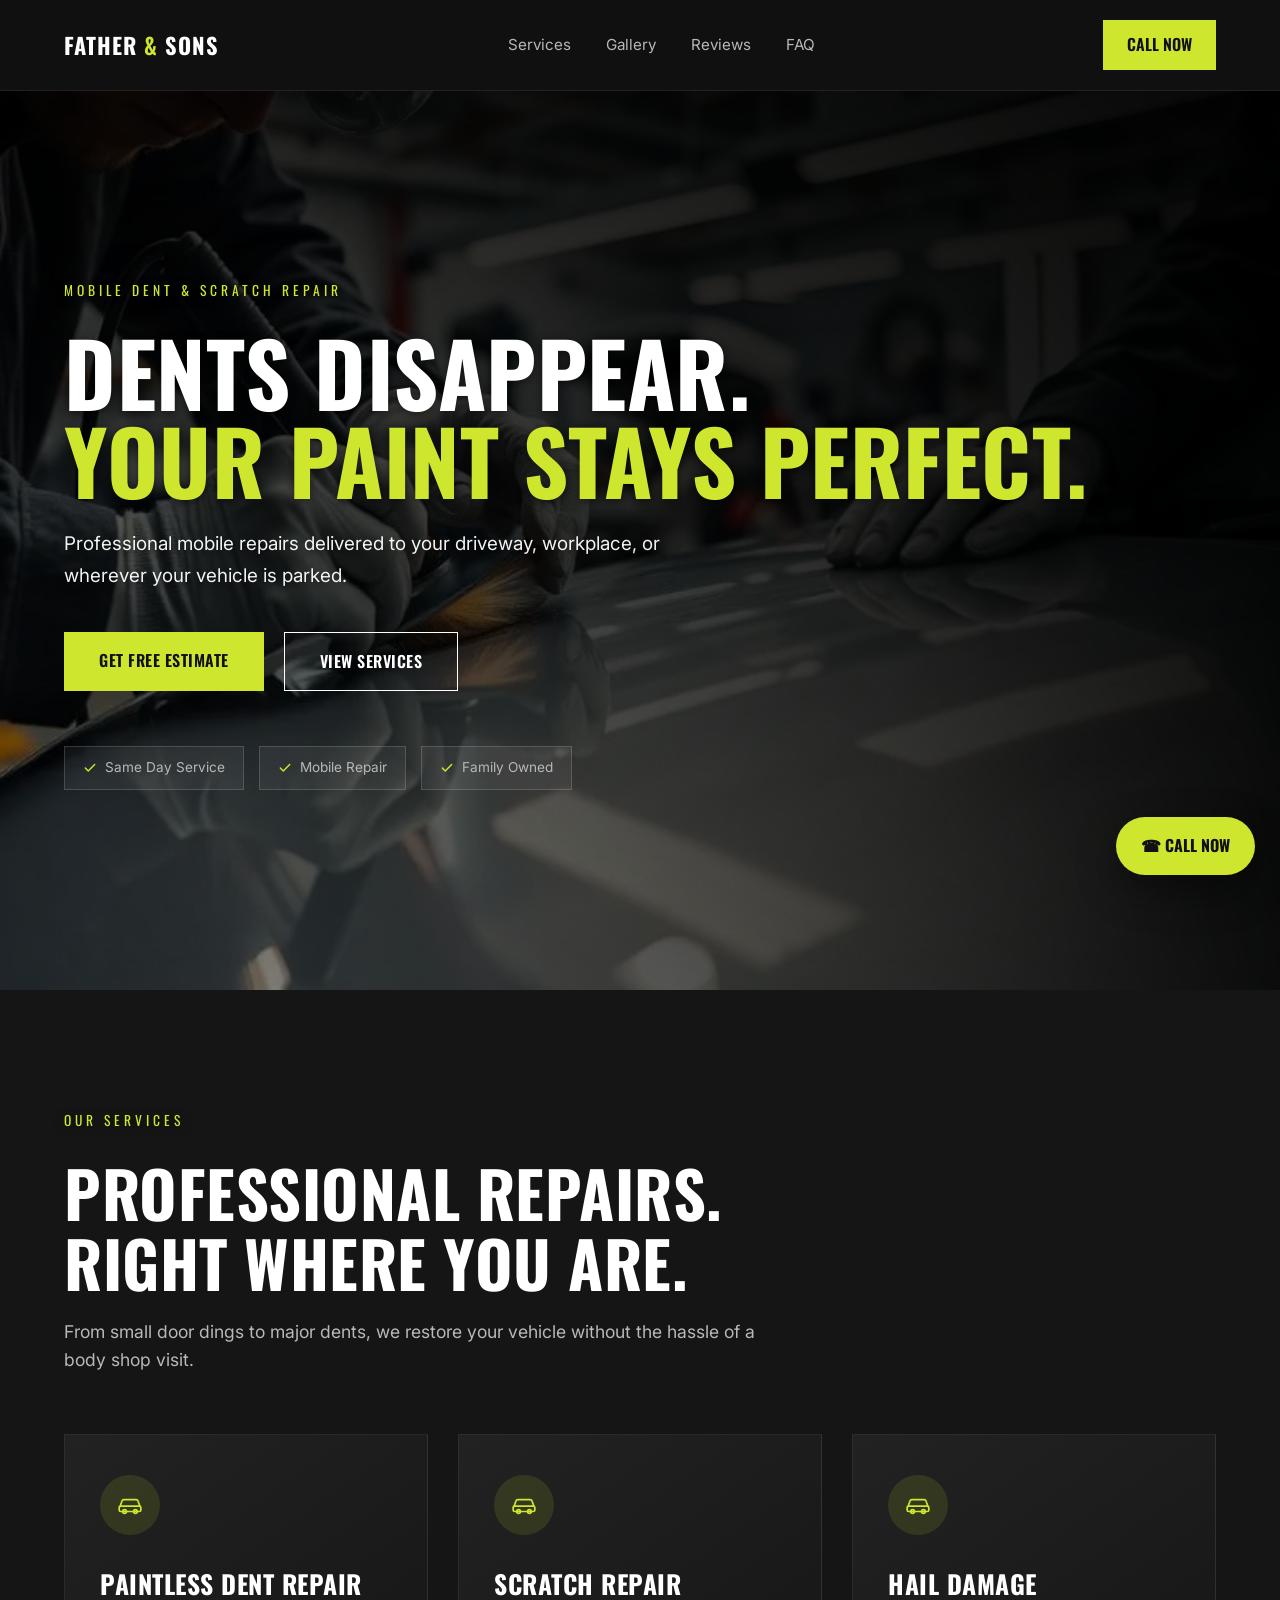
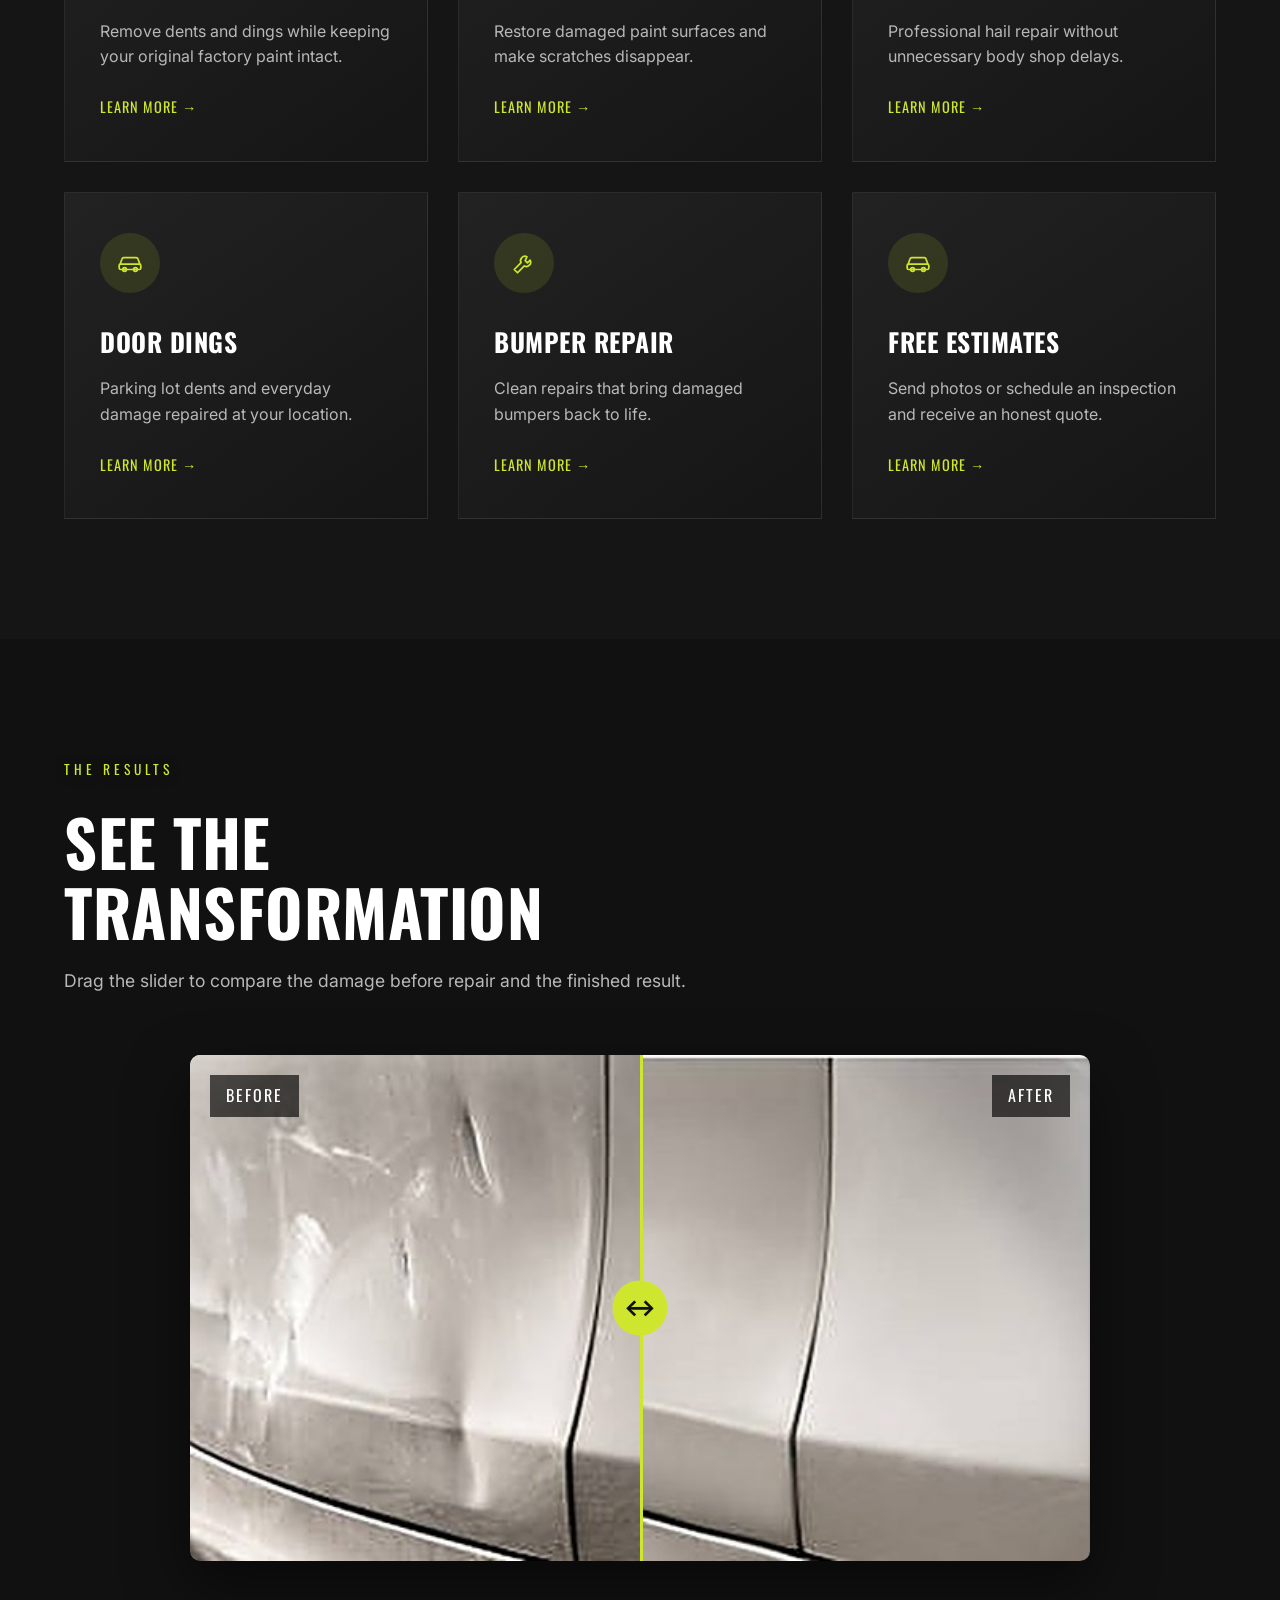
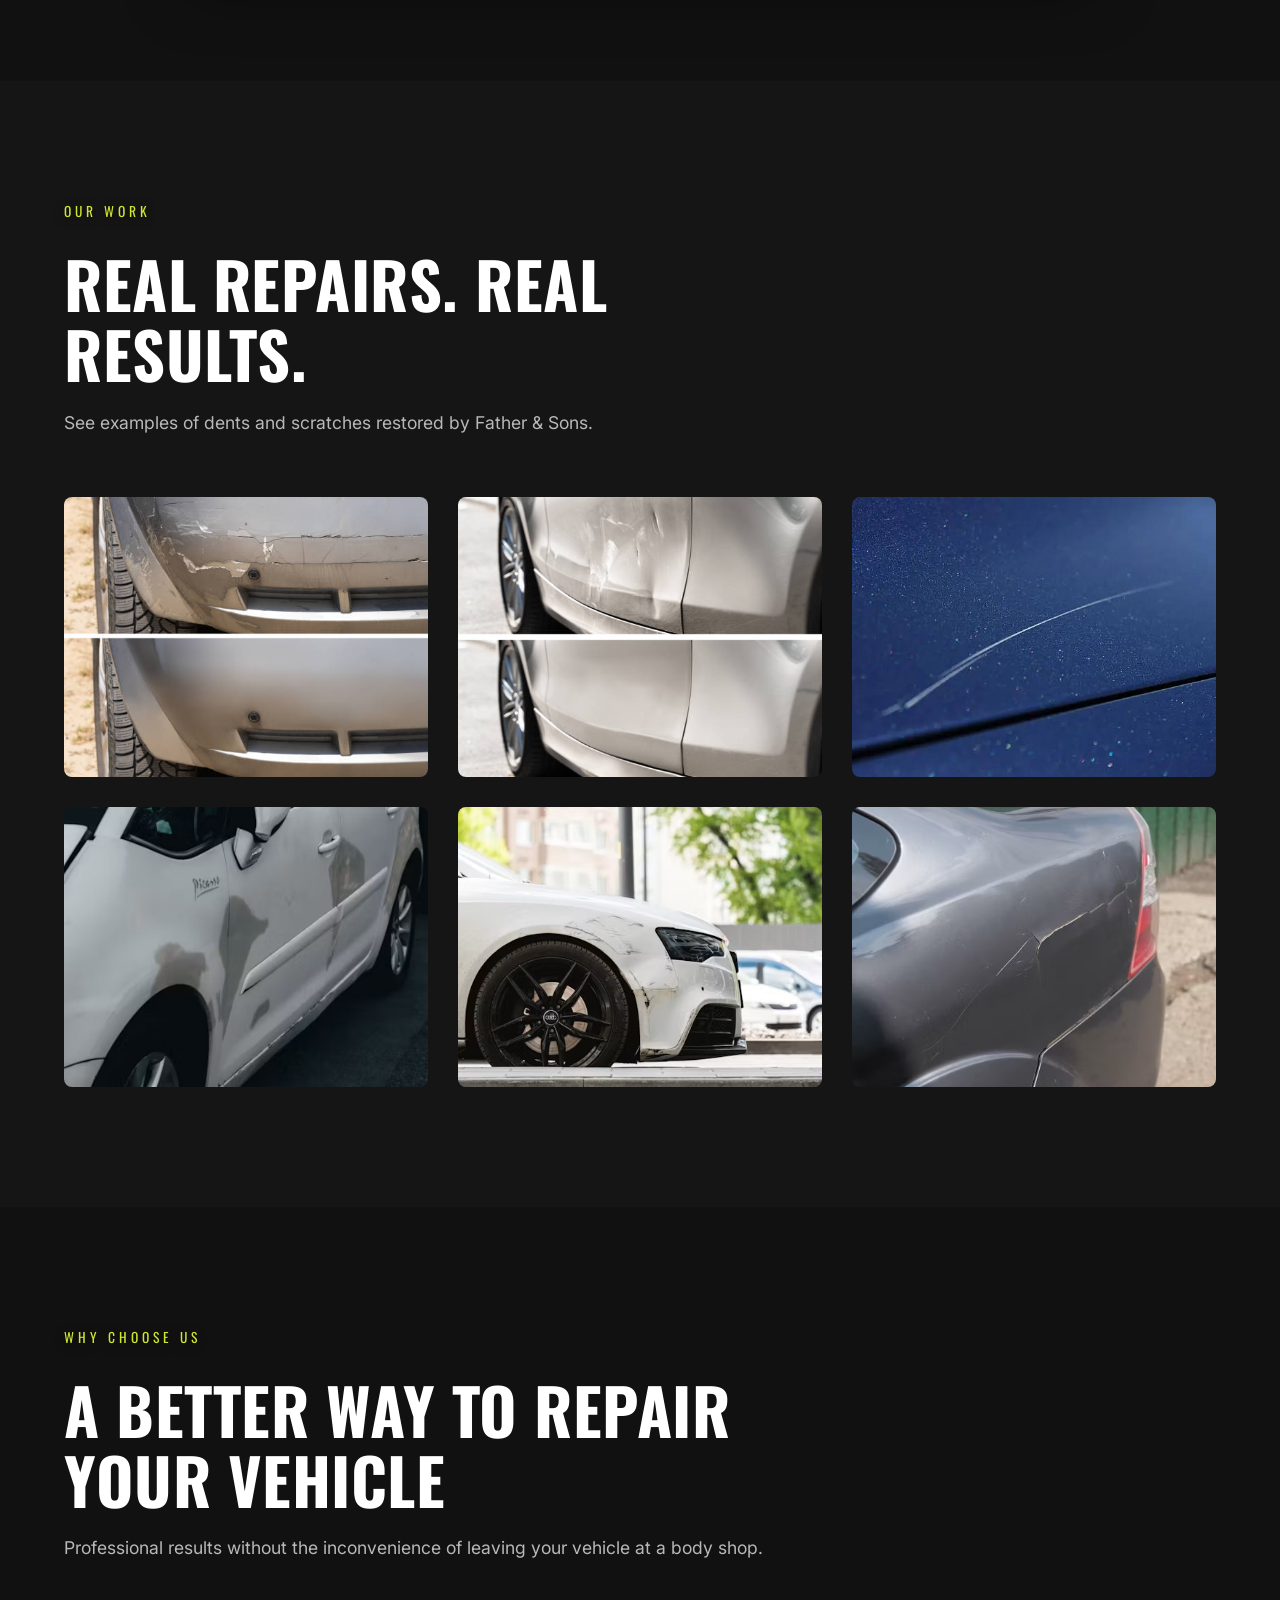
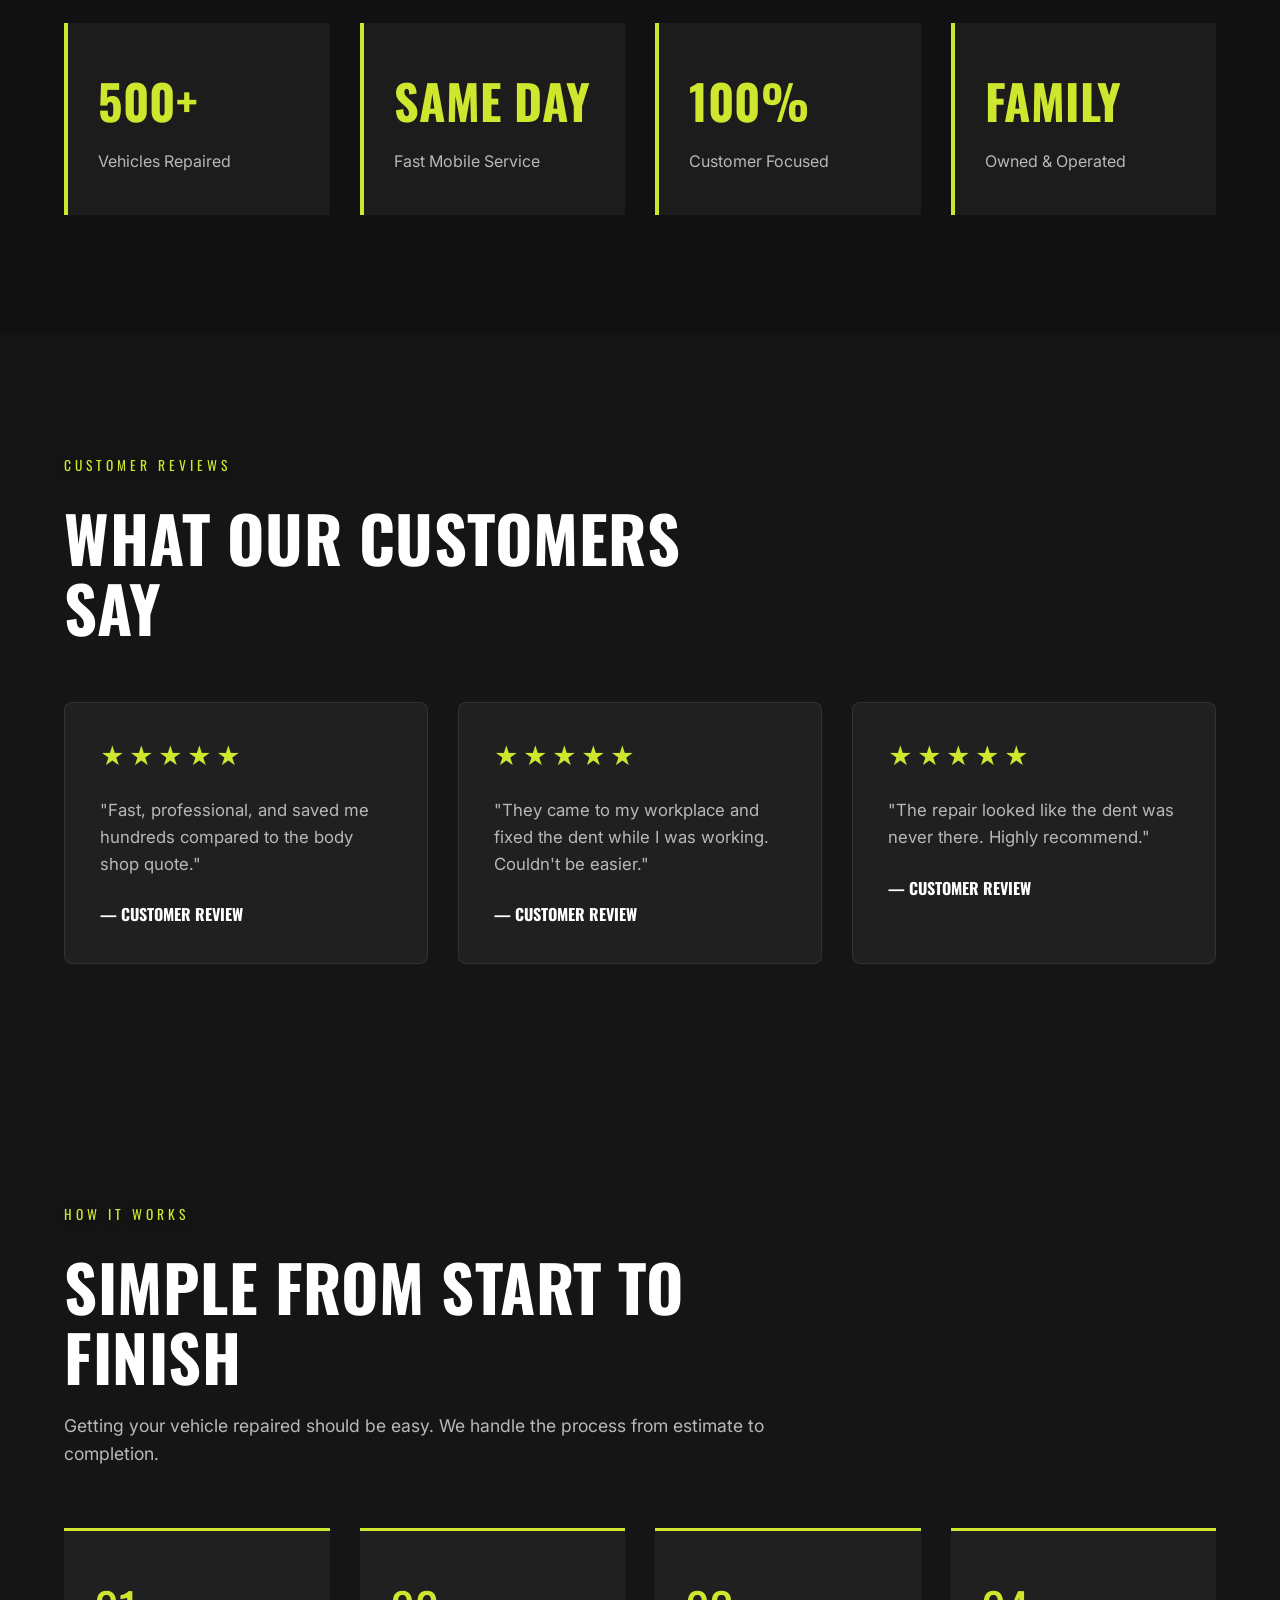
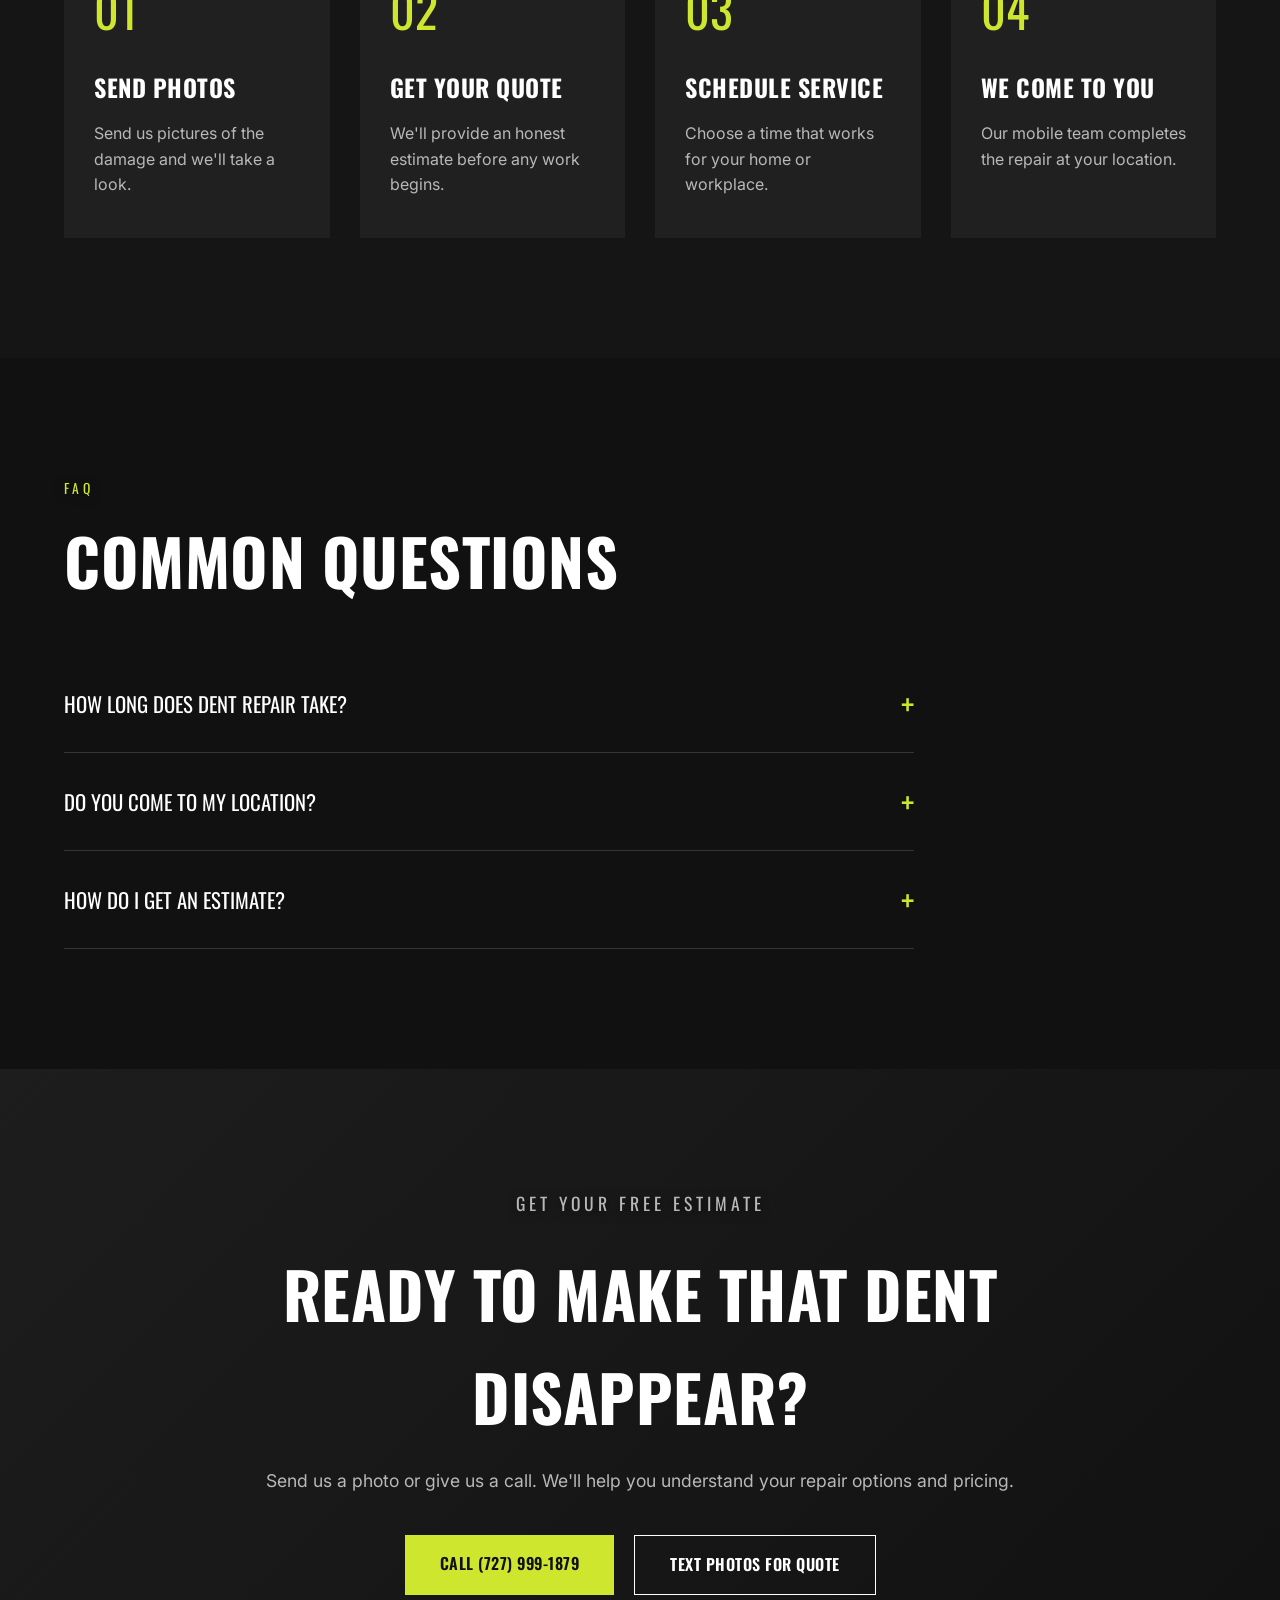
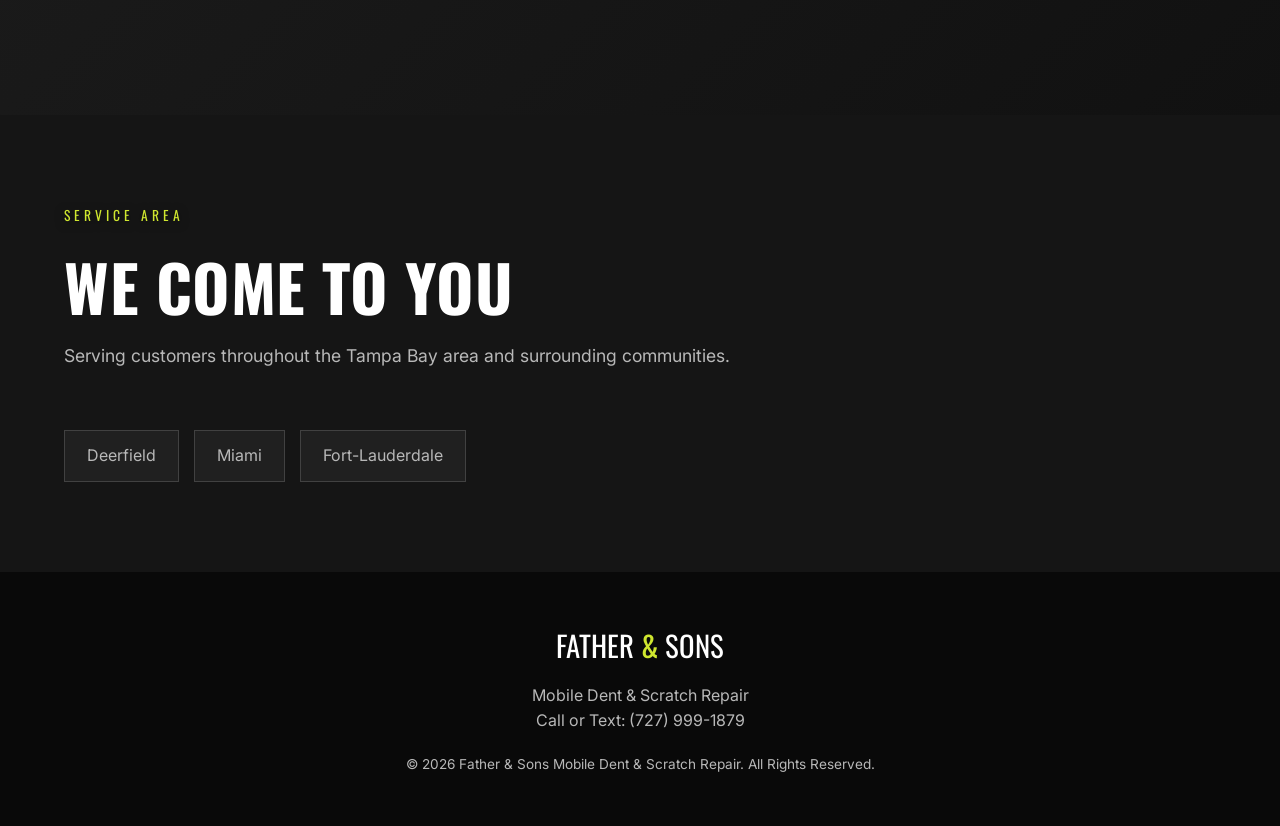
==== index.html @ f432012f "Add cities to the list in index.html" ====
<!DOCTYPE html>
<html lang="en">
<head>
<meta charset="UTF-8">
<meta name="viewport" content="width=device-width, initial-scale=1.0">

<title>Father & Sons | Mobile Dent & Scratch Repair</title>
<meta name="description" content="Father & Sons provides professional mobile dent and scratch repair. We come to your home or workplace for convenient vehicle repairs.">
<meta name="keywords" content="dent repair, paintless dent repair, scratch repair, mobile auto repair, car dent removal">

<link rel="canonical" href="https://jag-tech.github.io/Father-Sons/">

<meta property="og:title" content="Father & Sons Mobile Dent Repair">
<meta property="og:description" content="Professional mobile dent and scratch repair. We come to you.">
<meta property="og:type" content="website">
<meta property="og:url" content="https://jag-tech.github.io/Father-Sons/">
<meta property="og:image" content="https://jag-tech.github.io/Father-Sons/images/hero.jpg">
<meta name="twitter:card" content="summary_large_image">
<meta name="twitter:title" content="Father & Sons Mobile Dent Repair">
<meta name="twitter:description" content="Professional mobile dent and scratch repair. We come to you.">
<meta name="twitter:image" content="https://jag-tech.github.io/Father-Sons/images/hero.jpg">

<link rel="preconnect" href="https://fonts.googleapis.com">
<link rel="preconnect" href="https://fonts.gstatic.com" crossorigin>
<link href="https://fonts.googleapis.com/css2?family=Inter:wght@400;500;600;700&family=Oswald:wght@500;600;700&display=swap" rel="stylesheet">
<link rel="stylesheet" href="css/style.css?v=2">
<link rel="stylesheet" href="css/animations.css">
<link rel="icon" href="images/favicon.ico">

<script type="application/ld+json">
{
  "@context": "https://schema.org",
  "@type": "AutomotiveBusiness",
  "@id": "https://jag-tech.github.io/Father-Sons/#business",
  "name": "Father & Sons Mobile Dent & Scratch Repair",
  "url": "https://jag-tech.github.io/Father-Sons/",
  "description": "Mobile dent and scratch repair service.",
  "telephone": "+1-727-999-1879",
  "priceRange": "$$",
  "serviceType": [
    "Paintless Dent Repair",
    "Scratch Repair",
    "Mobile Auto Repair"
  ]
}
</script>
</head>

<body>
<header class="header">
<div class="container nav">
<a href="/Father-Sons/" class="logo">FATHER <span>&</span> SONS</a>

<nav class="nav-links">
<a href="#services">Services</a>
<a href="#gallery">Gallery</a>
<a href="#reviews">Reviews</a>
<a href="#faq">FAQ</a>
</nav>

<a href="tel:7279991879" class="nav-button">Call Now</a>

<button class="menu-toggle" aria-label="Open menu" aria-expanded="false">
<span></span>
<span></span>
<span></span>
</button>
</div>
</header>

<main>
<section class="hero" style="background-image:url('images/hero.jpg'); background-size:cover; background-position:center;">
<div class="hero-overlay"></div>
<div class="container hero-content">
<p class="eyebrow">Mobile Dent & Scratch Repair</p>
<h1>Dents disappear.<br><span>Your paint stays perfect.</span></h1>
<p class="hero-text">
    Professional mobile repairs delivered to your driveway, workplace, or wherever your vehicle is parked.
  </p>
<div class="hero-buttons">
<a href="tel:7279991879" class="btn primary">Get Free Estimate</a>
<a href="#services" class="btn secondary">View Services</a>
</div>
<div class="trust-badges">
<div class="badge"><span><svg viewBox="0 0 24 24" width="14" height="14" fill="none" stroke="currentColor" stroke-width="2.5" stroke-linecap="round" stroke-linejoin="round"><polyline points="20 6 9 17 4 12"/></svg></span>Same Day Service</div>
<div class="badge"><span><svg viewBox="0 0 24 24" width="14" height="14" fill="none" stroke="currentColor" stroke-width="2.5" stroke-linecap="round" stroke-linejoin="round"><polyline points="20 6 9 17 4 12"/></svg></span>Mobile Repair</div>
<div class="badge"><span><svg viewBox="0 0 24 24" width="14" height="14" fill="none" stroke="currentColor" stroke-width="2.5" stroke-linecap="round" stroke-linejoin="round"><polyline points="20 6 9 17 4 12"/></svg></span>Family Owned</div>
</div>
</div>
<div class="scroll-indicator"><span></span></div>
</section>

<section id="services" class="services">
<div class="container">
<div class="section-header">
<p class="eyebrow">Our Services</p>
<h2>Professional Repairs. Right Where You Are.</h2>
<p>From small door dings to major dents, we restore your vehicle without the hassle of a body shop visit.</p>
</div>
<div class="services-grid">
<div class="service-card">
<div class="service-icon">
<svg viewBox="0 0 24 24" fill="none" stroke="currentColor" stroke-width="1.6" stroke-linecap="round" stroke-linejoin="round"><path d="M3 13l1.5-4.5A2 2 0 0 1 6.4 7h11.2a2 2 0 0 1 1.9 1.5L21 13"/><rect x="2" y="13" width="20" height="5" rx="1.5"/><circle cx="7" cy="18" r="1.7"/><circle cx="17" cy="18" r="1.7"/></svg>
</div>
<h3>Paintless Dent Repair</h3>
<p>Remove dents and dings while keeping your original factory paint intact.</p>
<a href="#contact">Learn More →</a>
</div>

<div class="service-card">
<div class="service-icon">
<svg viewBox="0 0 24 24" fill="none" stroke="currentColor" stroke-width="1.6" stroke-linecap="round" stroke-linejoin="round"><path d="M3 13l1.5-4.5A2 2 0 0 1 6.4 7h11.2a2 2 0 0 1 1.9 1.5L21 13"/><rect x="2" y="13" width="20" height="5" rx="1.5"/><circle cx="7" cy="18" r="1.7"/><circle cx="17" cy="18" r="1.7"/></svg>
</div>
<h3>Scratch Repair</h3>
<p>Restore damaged paint surfaces and make scratches disappear.</p>
<a href="#contact">Learn More →</a>
</div>

<div class="service-card">
<div class="service-icon">
<svg viewBox="0 0 24 24" fill="none" stroke="currentColor" stroke-width="1.6" stroke-linecap="round" stroke-linejoin="round"><path d="M3 13l1.5-4.5A2 2 0 0 1 6.4 7h11.2a2 2 0 0 1 1.9 1.5L21 13"/><rect x="2" y="13" width="20" height="5" rx="1.5"/><circle cx="7" cy="18" r="1.7"/><circle cx="17" cy="18" r="1.7"/></svg>
</div>
<h3>Hail Damage</h3>
<p>Professional hail repair without unnecessary body shop delays.</p>
<a href="#contact">Learn More →</a>
</div>

<div class="service-card">
<div class="service-icon">
<svg viewBox="0 0 24 24" fill="none" stroke="currentColor" stroke-width="1.6" stroke-linecap="round" stroke-linejoin="round"><path d="M3 13l1.5-4.5A2 2 0 0 1 6.4 7h11.2a2 2 0 0 1 1.9 1.5L21 13"/><rect x="2" y="13" width="20" height="5" rx="1.5"/><circle cx="7" cy="18" r="1.7"/><circle cx="17" cy="18" r="1.7"/></svg>
</div>
<h3>Door Dings</h3>
<p>Parking lot dents and everyday damage repaired at your location.</p>
<a href="#contact">Learn More →</a>
</div>

<div class="service-card">
<div class="service-icon">
<svg viewBox="0 0 24 24" fill="none" stroke="currentColor" stroke-width="1.6" stroke-linecap="round" stroke-linejoin="round"><path d="M14.7 6.3a4 4 0 0 0-5.4 5.4L3 18l3 3 6.3-6.3a4 4 0 0 0 5.4-5.4l-2.6 2.6-2-2z"/></svg>
</div>
<h3>Bumper Repair</h3>
<p>Clean repairs that bring damaged bumpers back to life.</p>
<a href="#contact">Learn More →</a>
</div>

<div class="service-card">
<div class="service-icon">
<svg viewBox="0 0 24 24" fill="none" stroke="currentColor" stroke-width="1.6" stroke-linecap="round" stroke-linejoin="round"><path d="M3 13l1.5-4.5A2 2 0 0 1 6.4 7h11.2a2 2 0 0 1 1.9 1.5L21 13"/><rect x="2" y="13" width="20" height="5" rx="1.5"/><circle cx="7" cy="18" r="1.7"/><circle cx="17" cy="18" r="1.7"/></svg>
</div>
<h3>Free Estimates</h3>
<p>Send photos or schedule an inspection and receive an honest quote.</p>
<a href="#contact">Learn More →</a>
</div>
</div>
</div>
</section>

<section class="before-after">
<div class="container">
<div class="section-header">
<p class="eyebrow">The Results</p>
<h2>See The Transformation</h2>
<p>Drag the slider to compare the damage before repair and the finished result.</p>
</div>

<div class="comparison">
<img src="Dent-before-after-2.jpg" class="comparison-img before-img" alt="Vehicle dent before repair">
<div class="after-container">
<img src="Dent-before-after-1.jpg" class="comparison-img" alt="Vehicle after dent repair">
</div>
<div class="slider-line"></div>
<div class="slider-button">↔</div>
<input type="range" min="0" max="100" value="50" class="slider-control" aria-label="Before and after comparison slider">
<div class="label before-label">BEFORE</div>
<div class="label after-label">AFTER</div>
</div>
</div>
</section>

<section id="gallery" class="gallery">
<div class="container">
<div class="section-header">
<p class="eyebrow">Our Work</p>
<h2>Real Repairs. Real Results.</h2>
<p>See examples of dents and scratches restored by Father & Sons.</p>
</div>
<div class="gallery-grid">
<div class="gallery-item"><img src="repair-1.jpg" loading="lazy" alt="Bumper dent repair before and after"></div>
<div class="gallery-item"><img src="repair-2.jpg" loading="lazy" alt="Door panel dent repair before and after"></div>
<div class="gallery-item"><img src="repair-3.jpg" loading="lazy" alt="Vehicle paint scratch"></div>
<div class="gallery-item"><img src="repair-4.jpg" loading="lazy" alt="Vehicle paint scratch closeup"></div>
<div class="gallery-item"><img src="repair-5.jpg" loading="lazy" alt="Vehicle paint scratch repair"></div>
<div class="gallery-item"><img src="repair-6.jpg" loading="lazy" alt="Vehicle paint scratch damage"></div>
</div>
</div>
</section>

<section class="why-us">
<div class="container">
<div class="section-header">
<p class="eyebrow">Why Choose Us</p>
<h2>A Better Way To Repair Your Vehicle</h2>
<p>Professional results without the inconvenience of leaving your vehicle at a body shop.</p>
</div>
<div class="stats-grid">
<div class="stat-card"><h3>500+</h3><p>Vehicles Repaired</p></div>
<div class="stat-card"><h3>Same Day</h3><p>Fast Mobile Service</p></div>
<div class="stat-card"><h3>100%</h3><p>Customer Focused</p></div>
<div class="stat-card"><h3>Family</h3><p>Owned & Operated</p></div>
</div>
</div>
</section>

<section id="reviews" class="reviews">
<div class="container">
<div class="section-header">
<p class="eyebrow">Customer Reviews</p>
<h2>What Our Customers Say</h2>
</div>
<div class="reviews-grid">
<div class="review-card">
<div class="stars">★★★★★</div>
<p>"Fast, professional, and saved me hundreds compared to the body shop quote."</p>
<h4>— Customer Review</h4>
</div>
<div class="review-card">
<div class="stars">★★★★★</div>
<p>"They came to my workplace and fixed the dent while I was working. Couldn't be easier."</p>
<h4>— Customer Review</h4>
</div>
<div class="review-card">
<div class="stars">★★★★★</div>
<p>"The repair looked like the dent was never there. Highly recommend."</p>
<h4>— Customer Review</h4>
</div>
</div>
</div>
</section>

<section class="process">
<div class="container">
<div class="section-header">
<p class="eyebrow">How It Works</p>
<h2>Simple From Start To Finish</h2>
<p>Getting your vehicle repaired should be easy. We handle the process from estimate to completion.</p>
</div>
<div class="process-grid">
<div class="process-card"><div class="process-number">01</div><h3>Send Photos</h3><p>Send us pictures of the damage and we'll take a look.</p></div>
<div class="process-card"><div class="process-number">02</div><h3>Get Your Quote</h3><p>We'll provide an honest estimate before any work begins.</p></div>
<div class="process-card"><div class="process-number">03</div><h3>Schedule Service</h3><p>Choose a time that works for your home or workplace.</p></div>
<div class="process-card"><div class="process-number">04</div><h3>We Come To You</h3><p>Our mobile team completes the repair at your location.</p></div>
</div>
</div>
</section>

<section id="faq" class="faq">
<div class="container">
<div class="section-header">
<p class="eyebrow">FAQ</p>
<h2>Common Questions</h2>
</div>
<div class="faq-container">
<div class="faq-item">
<button class="faq-question">How long does dent repair take?<span>+</span></button>
<div class="faq-answer"><p>Many repairs can be completed the same day. Timing depends on the size and location of the damage.</p></div>
</div>
<div class="faq-item">
<button class="faq-question">Do you come to my location?<span>+</span></button>
<div class="faq-answer"><p>Yes. We are a mobile repair service and come to your home, office, or preferred location.</p></div>
</div>
<div class="faq-item">
<button class="faq-question">How do I get an estimate?<span>+</span></button>
<div class="faq-answer"><p>Call or text us photos of your vehicle damage and we'll provide a quick estimate.</p></div>
</div>
</div>
</div>
</section>

<section id="contact" class="contact">
<div class="container">
<div class="contact-content">
<p class="eyebrow">Get Your Free Estimate</p>
<h2>Ready To Make That Dent Disappear?</h2>
<p>Send us a photo or give us a call. We'll help you understand your repair options and pricing.</p>
<div class="contact-buttons">
<a href="tel:7279991879" class="btn primary">Call (727) 999-1879</a>
<a href="sms:7279991879" class="btn secondary">Text Photos For Quote</a>
</div>
</div>
</div>
</section>

<section class="service-area">
<div class="container">
<div class="section-header">
<p class="eyebrow">Service Area</p>
<h2>We Come To You</h2>
<p>Serving customers throughout the Tampa Bay area and surrounding communities.</p>
</div>
<div class="cities">
<span>Deerfield</span>
<span>Miami</span>
<span>Fort-Lauderdale</span>
</div>
</div>
</section>

<a href="tel:7279991879" class="floating-call">☎ Call Now</a>

<div class="lightbox">
<span class="close-lightbox">×</span>
<img src="" alt="Expanded repair photo">
</div>

<footer class="footer">
<div class="container">
<div class="footer-logo">FATHER <span>&</span> SONS</div>
<p>Mobile Dent & Scratch Repair</p>
<p>Call or Text: (727) 999-1879</p>
<p class="copyright">© 2026 Father & Sons Mobile Dent & Scratch Repair. All Rights Reserved.</p>
</div>
</footer>
</main>

<script src="js/main.js"></script>
</body>
</html>
---- css/style.css ----
:root{
  --black:#111111;
  --dark:#1b1b1b;
  --lime:#cfe62f;
  --white:#ffffff;
  --gray:#b8b8b8;
  --surface:#202020;
  --max-width:1200px;
}

*{
  margin:0;
  padding:0;
  box-sizing:border-box;
}

html{
  scroll-behavior:smooth;
}

body{
  font-family:"Inter",sans-serif;
  background:var(--black);
  color:var(--white);
  line-height:1.6;
  overflow-x:hidden;
  padding-top:90px;
}

h1,h2,h3{
  font-family:"Oswald",sans-serif;
  text-transform:uppercase;
  letter-spacing:.5px;
}

a{
  text-decoration:none;
  color:inherit;
}

img{
  max-width:100%;
  display:block;
}

.container{
  width:min(90%,var(--max-width));
  margin:auto;
}

.header{
  position:fixed;
  top:0;
  left:0;
  width:100%;
  background:rgba(17,17,17,.85);
  backdrop-filter:blur(12px);
  z-index:1000;
  border-bottom:1px solid rgba(255,255,255,.08);
}

.nav{
  height:90px;
  display:flex;
  align-items:center;
  justify-content:space-between;
}

.logo{
  font-family:"Oswald",sans-serif;
  font-size:1.4rem;
  font-weight:700;
  letter-spacing:1px;
}

.logo span{
  color:var(--lime);
}

.nav-links{
  display:flex;
  gap:35px;
}

.nav-links a{
  font-size:.95rem;
  color:var(--gray);
  transition:.3s;
}

.nav-links a:hover{
  color:var(--lime);
}

.nav-button{
  background:var(--lime);
  color:var(--black);
  padding:12px 24px;
  font-family:"Oswald",sans-serif;
  text-transform:uppercase;
  font-weight:600;
}

.menu-toggle{
  display:none;
  background:none;
  border:0;
}

.menu-toggle span{
  display:block;
  width:28px;
  height:3px;
  background:white;
  margin:6px;
  transition:.3s;
}

.hero {
  min-height: 100vh;
  padding: 70px 0 80px;
  position: relative;
  display: flex;
  align-items: center;
  background: url("./images/hero.jpg") center/cover no-repeat;
}

.hero-overlay {
  position: absolute;
  inset: 0;
  background:
    linear-gradient(90deg, rgba(0, 0, 0, 0.150), rgba(0, 0, 0, 0.88)),
    linear-gradient(180deg, rgba(0, 0, 0, 0.80), rgba(0, 0, 0, 0.30));
  z-index: 1;
}

.hero-content {
  position: relative;
  z-index: 2;
}

.hero-copy {
  max-width: 760px;
  padding: 28px 28px 32px;
  background: rgba(0, 0, 0, 0.22);
  border: 1px solid rgba(255, 255, 255, 0.08);
  border-radius: 18px;
  backdrop-filter: blur(6px);
}

.eyebrow{
  color:var(--lime);
  font-family:"Oswald",sans-serif;
  text-transform:uppercase;
  letter-spacing:4px;
  font-size:.85rem;
  margin-bottom:25px;
  text-shadow:0 2px 10px rgba(0,0,0,.55);
}

.hero h1{
  font-size:clamp(3rem,7vw,5.5rem);
  line-height:1;
  margin-bottom:25px;
  text-shadow:0 2px 10px rgba(0,0,0,.55);
}

.hero h1 span{
  color:var(--lime);
}

.hero-text{
  font-size:1.18rem;
  line-height:1.7;
  color:rgba(255,255,255,.95);
  max-width:600px;
  margin-bottom:40px;
  text-shadow:0 2px 10px rgba(0,0,0,.65);
}

.hero-buttons{
  display:flex;
  gap:20px;
  flex-wrap:wrap;
}

.btn{
  padding:16px 35px;
  font-family:"Oswald",sans-serif;
  text-transform:uppercase;
  font-weight:600;
  letter-spacing:.5px;
  transition:.3s;
  position:relative;
  overflow:hidden;
}

.primary{
  background:var(--lime);
  color:var(--black);
}

.secondary{
  border:1px solid white;
}

.btn:hover{
  transform:translateY(-4px);
}

.trust-badges{
  display:flex;
  gap:15px;
  margin-top:55px;
  flex-wrap:wrap;
  position:relative;
  z-index:2;
}

.badge{
  display:inline-flex;
  align-items:center;
  gap:8px;
  background:rgba(255,255,255,.06);
  border:1px solid rgba(255,255,255,.15);
  padding:10px 18px;
  font-size:.85rem;
  color:var(--gray);
  cursor:default;
  user-select:none;
  caret-color:transparent;
  position:relative;
}

.badge span{
  display:inline-flex;
  align-items:center;
  color:var(--lime);
  pointer-events:none;
  margin-right:0;
}

.badge,
.badge *{
  cursor:default !important;
  caret-color:transparent !important;
}

.badge::before,
.badge::after,
.badge *::before,
.badge *::after{
  content:none !important;
  display:none !important;
}

.scroll-indicator{
  display:none !important;
}

.services,
.gallery,
.reviews,
.process,
.faq,
.why-us{
  padding:120px 0;
}

.services,
.gallery,
.reviews,
.process{
  background:#151515;
}

.why-us,
.faq{
  background:#111;
}

.section-header{
  max-width:700px;
  margin-bottom:60px;
}

.section-header h2{
  font-size:clamp(2.5rem,5vw,4rem);
  line-height:1.1;
  margin-bottom:20px;
}

.section-header p:last-child{
  color:var(--gray);
  font-size:1.1rem;
}

.services-grid,
.gallery-grid,
.stats-grid,
.reviews-grid,
.process-grid{
  display:grid;
  gap:30px;
}

.services-grid{
  grid-template-columns:repeat(auto-fit,minmax(280px,1fr));
}

.service-card{
  background:linear-gradient(145deg,#222,#151515);
  padding:40px 35px;
  border:1px solid rgba(255,255,255,.08);
  position:relative;
  overflow:hidden;
  transition:.4s;
}

.service-card::before{
  content:"";
  position:absolute;
  top:0;
  left:0;
  width:100%;
  height:4px;
  background:var(--lime);
  transform:scaleX(0);
  transition:.4s;
  transform-origin:left;
}

.service-card:hover::before{
  transform:scaleX(1);
}

.service-card:hover{
  transform:translateY(-10px);
  border-color:rgba(207,230,47,.4);
}

.service-icon{
  width:60px;
  height:60px;
  display:flex;
  align-items:center;
  justify-content:center;
  background:rgba(207,230,47,.12);
  border-radius:50%;
  margin-bottom:28px;
  transition:.4s;
}

.service-icon svg{
  width:26px;
  height:26px;
  stroke:var(--lime);
}

.service-card:hover .service-icon{
  background:rgba(207,230,47,.22);
  transform:scale(1.08);
}

.service-card h3{
  font-size:1.6rem;
  margin-bottom:15px;
}

.service-card p{
  color:var(--gray);
  margin-bottom:25px;
}

.service-card a{
  color:var(--lime);
  font-family:"Oswald",sans-serif;
  text-transform:uppercase;
  letter-spacing:1px;
  font-size:.9rem;
}

.before-after{
  padding:120px 0;
  background:#111;
}

.comparison{
  position:relative;
  max-width:900px;
  margin:auto;
  width:100%;
  aspect-ratio:16/9;
  overflow:hidden;
  border-radius:10px;
  box-shadow:0 25px 60px rgba(0,0,0,.5);
  background:#000;
}

.comparison-img{
  position:absolute;
  inset:0;
  width:100%;
  height:100%;
  object-fit:cover;
  object-position:center;
}

.before-img{
  z-index:1;
}

.after-container{
  position:absolute;
  top:0;
  left:0;
  height:100%;
  width:50%;
  overflow:hidden;
  z-index:2;
}

.after-container img{
  width:100%;
  height:100%;
  object-fit:cover;
  object-position:center;
  max-width:none;
}

.slider-line{
  position:absolute;
  top:0;
  bottom:0;
  left:50%;
  width:3px;
  background:var(--lime);
  z-index:5;
  pointer-events:none;
}

.slider-button{
  position:absolute;
  top:50%;
  left:50%;
  transform:translate(-50%,-50%);
  width:55px;
  height:55px;
  border-radius:50%;
  background:var(--lime);
  color:#111;
  display:flex;
  align-items:center;
  justify-content:center;
  font-size:1.5rem;
  font-weight:bold;
  z-index:6;
  pointer-events:none;
}

.slider-control{
  position:absolute;
  inset:0;
  width:100%;
  height:100%;
  opacity:0;
  cursor:ew-resize;
  z-index:10;
}

.label{
  position:absolute;
  top:20px;
  padding:8px 16px;
  background:rgba(0,0,0,.65);
  font-family:"Oswald",sans-serif;
  letter-spacing:2px;
  z-index:7;
}

.before-label{
  left:20px;
}

.after-label{
  right:20px;
}

.gallery-grid{
  grid-template-columns:repeat(auto-fit,minmax(280px,1fr));
}

.gallery-item{
  height:280px;
  overflow:hidden;
  border-radius:8px;
  cursor:pointer;
  position:relative;
}

.gallery-item::after{
  content:"VIEW";
  position:absolute;
  inset:0;
  display:flex;
  align-items:center;
  justify-content:center;
  background:rgba(207,230,47,.85);
  color:#111;
  font-family:"Oswald",sans-serif;
  letter-spacing:2px;
  font-size:1.2rem;
  opacity:0;
  transition:.3s;
}

.gallery-item:hover::after{
  opacity:1;
}

.gallery-item img{
  width:100%;
  height:100%;
  object-fit:cover;
  transition:.5s;
}

.gallery-item:hover img{
  transform:scale(1.08);
}

.lightbox{
  position:fixed;
  inset:0;
  background:rgba(0,0,0,.95);
  display:flex;
  align-items:center;
  justify-content:center;
  opacity:0;
  pointer-events:none;
  transition:.3s;
  z-index:2000;
}

.lightbox.active{
  opacity:1;
  pointer-events:auto;
}

.lightbox img{
  max-width:90%;
  max-height:85%;
  border-radius:8px;
}

.close-lightbox{
  position:absolute;
  top:30px;
  right:40px;
  font-size:3rem;
  color:white;
  cursor:pointer;
}

.stats-grid{
  grid-template-columns:repeat(auto-fit,minmax(220px,1fr));
}

.stat-card{
  background:#1c1c1c;
  padding:40px 30px;
  border-left:4px solid var(--lime);
  transition:.3s;
}

.stat-card:hover{
  transform:translateY(-8px);
}

.stat-card h3{
  font-size:3rem;
  color:var(--lime);
  margin-bottom:10px;
}

.stat-card p{
  color:var(--gray);
}

.reviews-grid{
  grid-template-columns:repeat(auto-fit,minmax(280px,1fr));
}

.review-card{
  background:#202020;
  padding:35px;
  border-radius:8px;
  border:1px solid rgba(255,255,255,.08);
  transition:.3s;
}

.review-card:hover{
  transform:translateY(-8px);
  border-color:var(--lime);
}

.stars{
  color:var(--lime);
  font-size:1.5rem;
  letter-spacing:4px;
  margin-bottom:20px;
}

.review-card p{
  color:var(--gray);
  font-size:1.05rem;
  margin-bottom:25px;
}

.review-card h4{
  font-family:"Oswald",sans-serif;
  color:white;
  text-transform:uppercase;
}

.process-grid{
  grid-template-columns:repeat(auto-fit,minmax(240px,1fr));
}

.process-card{
  background:#202020;
  padding:40px 30px;
  border-top:3px solid var(--lime);
}

.process-number{
  font-family:"Oswald",sans-serif;
  font-size:3rem;
  color:var(--lime);
  margin-bottom:20px;
}

.process-card h3{
  font-size:1.5rem;
  margin-bottom:15px;
}

.process-card p{
  color:var(--gray);
}

.faq-container{
  max-width:850px;
}

.faq-item{
  border-bottom:1px solid rgba(255,255,255,.15);
}

.faq-question{
  width:100%;
  background:none;
  border:0;
  color:white;
  padding:25px 0;
  display:flex;
  justify-content:space-between;
  align-items:center;
  font-family:"Oswald",sans-serif;
  font-size:1.3rem;
  text-transform:uppercase;
  cursor:pointer;
}

.faq-question span{
  color:var(--lime);
  font-size:2rem;
  transition:.3s;
}

.faq-answer{
  max-height:0;
  overflow:hidden;
  transition:.4s ease;
}

.faq-answer p{
  color:var(--gray);
  padding-bottom:25px;
}

.faq-item.active .faq-answer{
  max-height:200px;
}

.faq-item.active .faq-question span{
  transform:rotate(45deg);
}

.contact{
  padding:120px 0;
  background:linear-gradient(135deg,#1d1d1d,#111);
  text-align:center;
}

.contact-content{
  max-width:750px;
  margin:auto;
}

.contact h2{
  font-size:clamp(2.5rem,5vw,4rem);
  margin-bottom:20px;
}

.contact p{
  color:var(--gray);
  font-size:1.1rem;
}

.contact-buttons{
  display:flex;
  justify-content:center;
  gap:20px;
  margin-top:40px;
  flex-wrap:wrap;
}

.service-area{
  padding:90px 0;
  background:#151515;
}

.cities{
  display:flex;
  flex-wrap:wrap;
  gap:15px;
}

.cities span{
  padding:12px 22px;
  border:1px solid rgba(255,255,255,.15);
  color:var(--gray);
  background:#202020;
}

.floating-call{
  position:fixed;
  bottom:25px;
  right:25px;
  background:var(--lime);
  color:#111;
  padding:16px 25px;
  border-radius:50px;
  font-family:"Oswald",sans-serif;
  text-transform:uppercase;
  font-weight:bold;
  z-index:1500;
  box-shadow:0 15px 40px rgba(0,0,0,.4);
  transition:.3s;
}

.floating-call:hover{
  transform:translateY(-5px);
}

.footer{
  padding:50px 0;
  background:#090909;
  text-align:center;
  color:var(--gray);
}

.footer-logo{
  font-family:"Oswald",sans-serif;
  font-size:1.8rem;
  color:white;
  margin-bottom:15px;
}

.footer-logo span{
  color:var(--lime);
}

.copyright{
  margin-top:20px;
  font-size:.85rem;
}

@media(max-width:900px){
  body{
    padding-top:90px;
  }

  .nav-links{
    display:none;
  }

  .nav-button{
    display:none;
  }

  .menu-toggle{
    display:block;
  }

  .hero{
    min-height:auto;
  }

  .hero h1{
    font-size:3rem;
  }

  .trust-badges{
    margin-top:35px;
  }

  .nav-links.active{
    display:flex;
    position:absolute;
    top:90px;
    left:0;
    width:100%;
    background:#111;
    flex-direction:column;
    padding:30px;
    text-align:center;
    gap:25px;
  }

  .menu-toggle.open span:nth-child(1){
    transform:rotate(45deg) translate(5px,5px);
  }

  .menu-toggle.open span:nth-child(2){
    opacity:0;
  }

  .menu-toggle.open span:nth-child(3){
    transform:rotate(-45deg) translate(6px,-6px);
  }
}

@media(max-width:600px){
  .hero{
    min-height:650px;
    padding:110px 0 70px;
  }

  .hero-copy{
    padding:20px;
  }

  .hero h1{
    font-size:2.6rem;
    line-height:1.05;
  }

  .hero-text{
    font-size:1rem;
    line-height:1.55;
    margin-bottom:28px;
  }

  .trust-badges{
    margin-top:28px;
  }

  .badge{
    width:100%;
    justify-content:center;
    text-align:center;
  }

  .hero-buttons{
    flex-direction:column;
    gap:12px;
  }

  .btn{
    width:100%;
    text-align:center;
  }
}

.header.scrolled{
  background:rgba(17,17,17,.96);
  box-shadow:0 10px 30px rgba(0,0,0,.35);
}
---- css/animations.css ----
/* ==========================================
   FATHER & SONS
   Animation Styles
========================================== */

.hero-content{animation:heroEnter 1s ease forwards;}
@keyframes heroEnter{from{opacity:0;transform:translateY(40px);}to{opacity:1;transform:translateY(0);}}
.eyebrow{animation:fadeIn .8s ease .2s both;}
@keyframes fadeIn{from{opacity:0;}to{opacity:1;}}
.btn{position:relative;overflow:hidden;}
.btn::before{content:"";position:absolute;top:0;left:-100%;width:100%;height:100%;background:rgba(255,255,255,.18);transition:.4s;}
.btn:hover::before{left:100%;}
.badge{animation:badgeRise .8s ease forwards;}
.badge:nth-child(1){animation-delay:.4s;}
.badge:nth-child(2){animation-delay:.6s;}
.badge:nth-child(3){animation-delay:.8s;}
@keyframes badgeRise{from{opacity:0;transform:translateY(20px);}to{opacity:1;transform:translateY(0);}}
.scroll-indicator span{animation:scrollPulse 2s infinite;}
@keyframes scrollPulse{0%{opacity:.3;transform:scaleY(.6);}50%{opacity:1;transform:scaleY(1);}100%{opacity:.3;transform:scaleY(.6);}}
.hero{animation:heroZoom 12s ease infinite alternate;}
@keyframes heroZoom{from{background-size:100%;}to{background-size:110%;}}
.nav-button,.btn{transition:transform .3s ease,box-shadow .3s ease;}
.nav-button:hover,.btn:hover{box-shadow:0 10px 30px rgba(207,230,47,.25);}
@media(prefers-reduced-motion:reduce){*,*::before,*::after{animation:none!important;transition:none!important;}}
.service-card{animation:serviceReveal .8s ease forwards;opacity:0;transform:translateY(20px);}
.service-card:nth-child(1){animation-delay:.1s;}
.service-card:nth-child(2){animation-delay:.2s;}
.service-card:nth-child(3){animation-delay:.3s;}
.service-card:nth-child(4){animation-delay:.4s;}
.service-card:nth-child(5){animation-delay:.5s;}
.service-card:nth-child(6){animation-delay:.6s;}
@keyframes serviceReveal{to{opacity:1;transform:translateY(0);}}
.stat-card,.review-card{animation:fadeUp .8s ease both;}
.stat-card:nth-child(1),.review-card:nth-child(1){animation-delay:.1s;}
.stat-card:nth-child(2),.review-card:nth-child(2){animation-delay:.2s;}
.stat-card:nth-child(3),.review-card:nth-child(3){animation-delay:.3s;}
.stat-card:nth-child(4){animation-delay:.4s;}
@keyframes fadeUp{from{opacity:0;transform:translateY(40px);}to{opacity:1;transform:translateY(0);}}
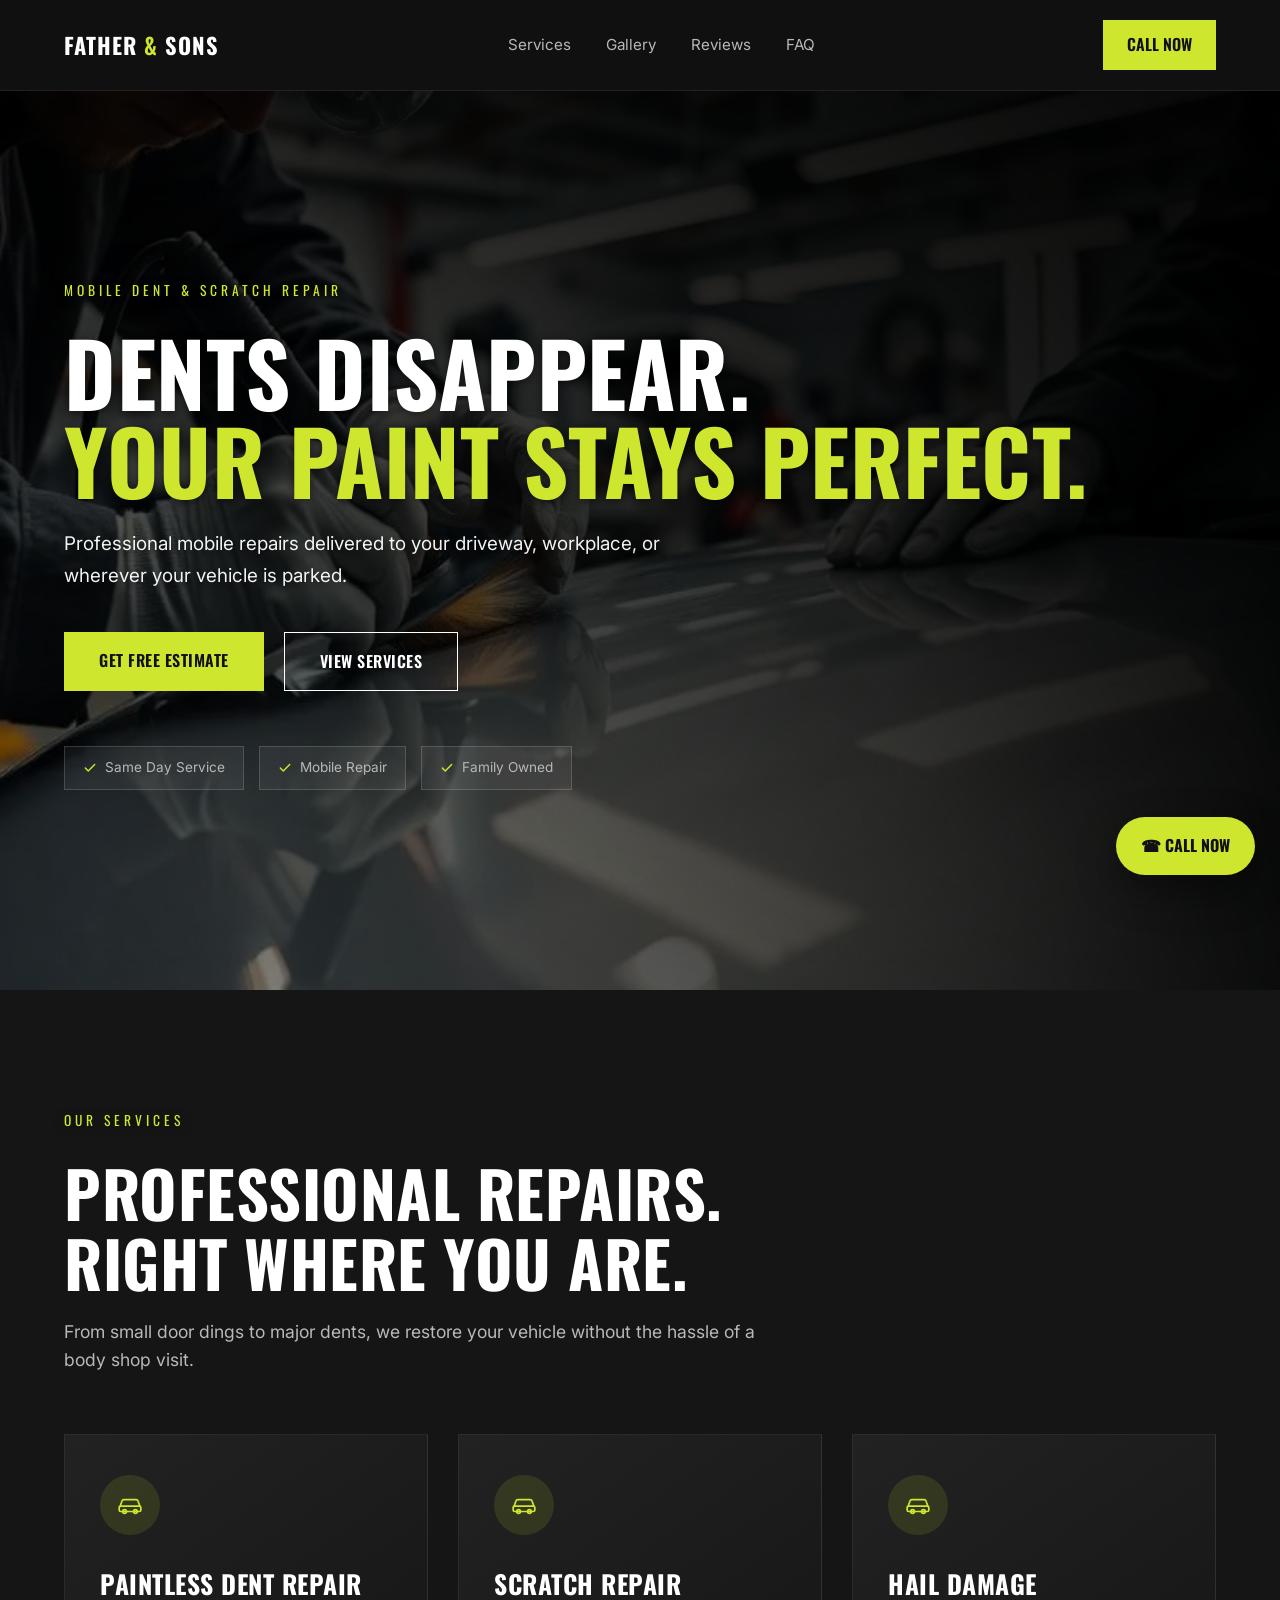
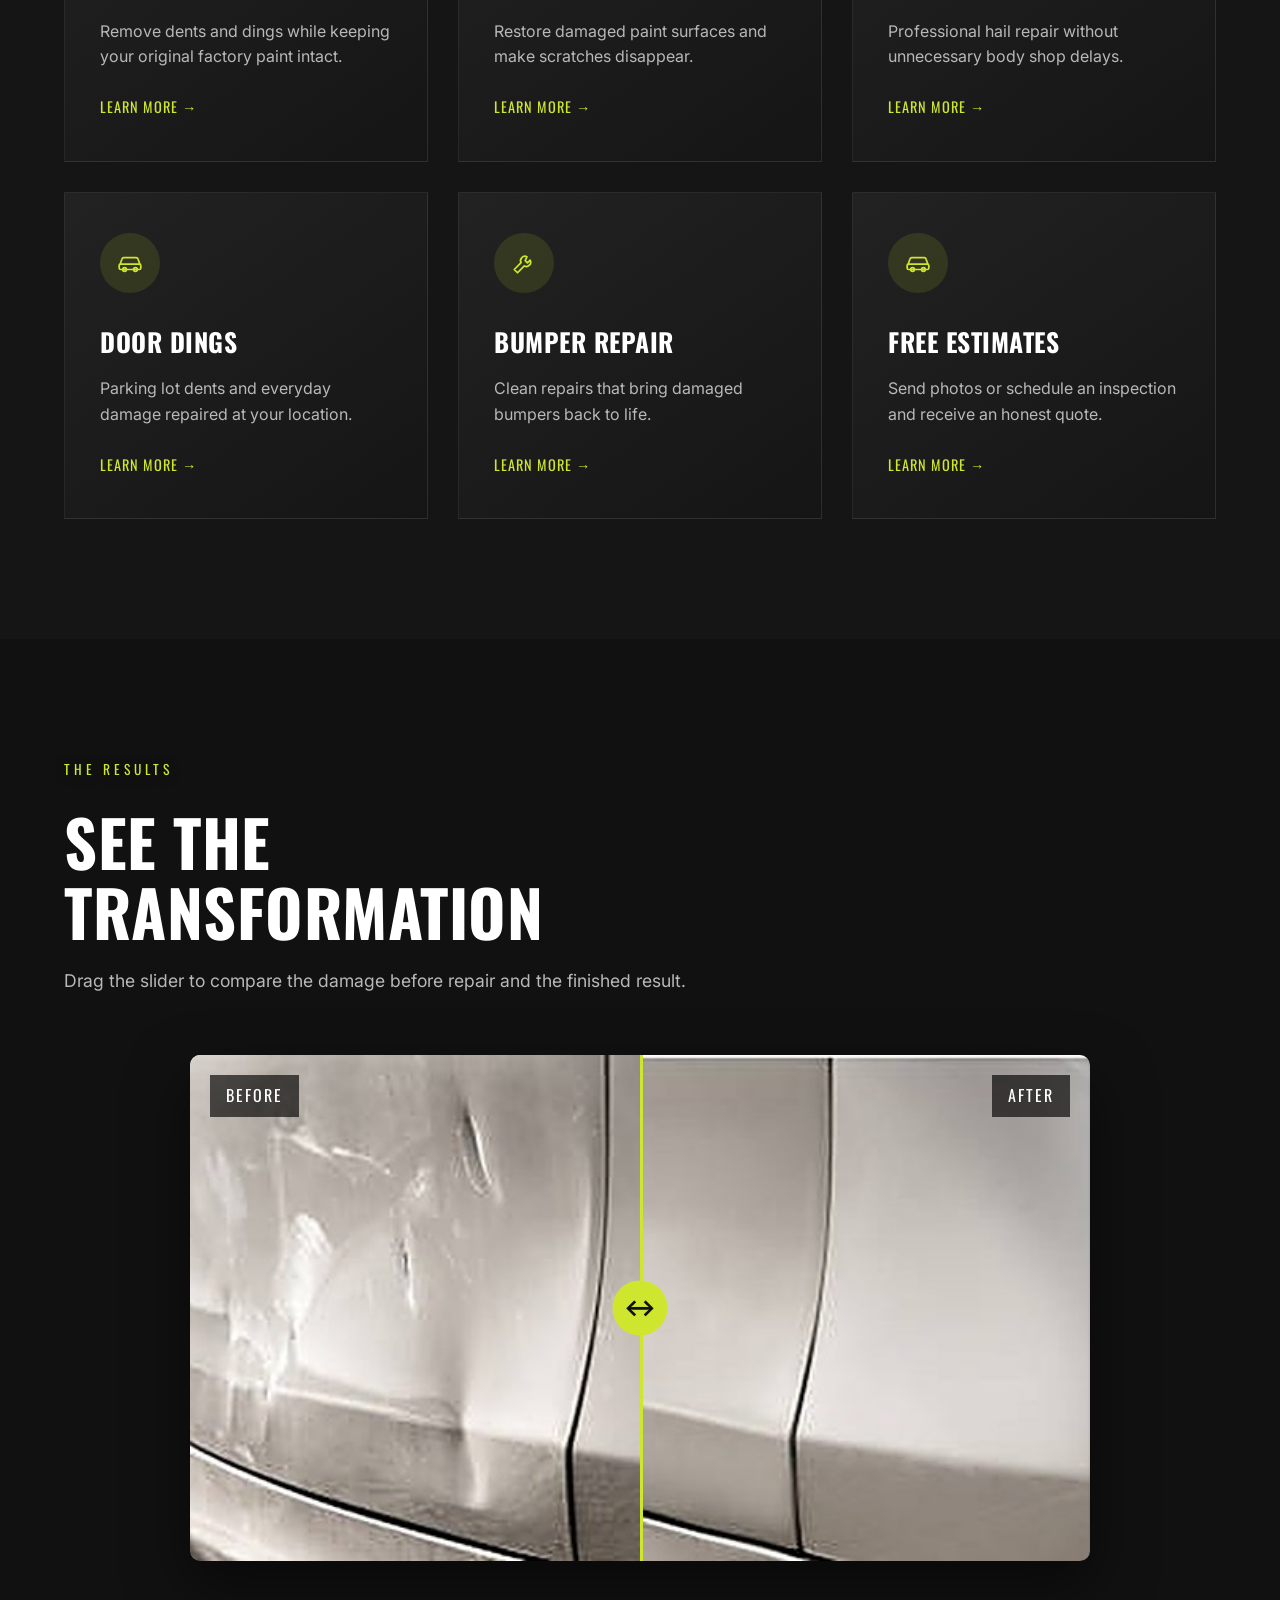
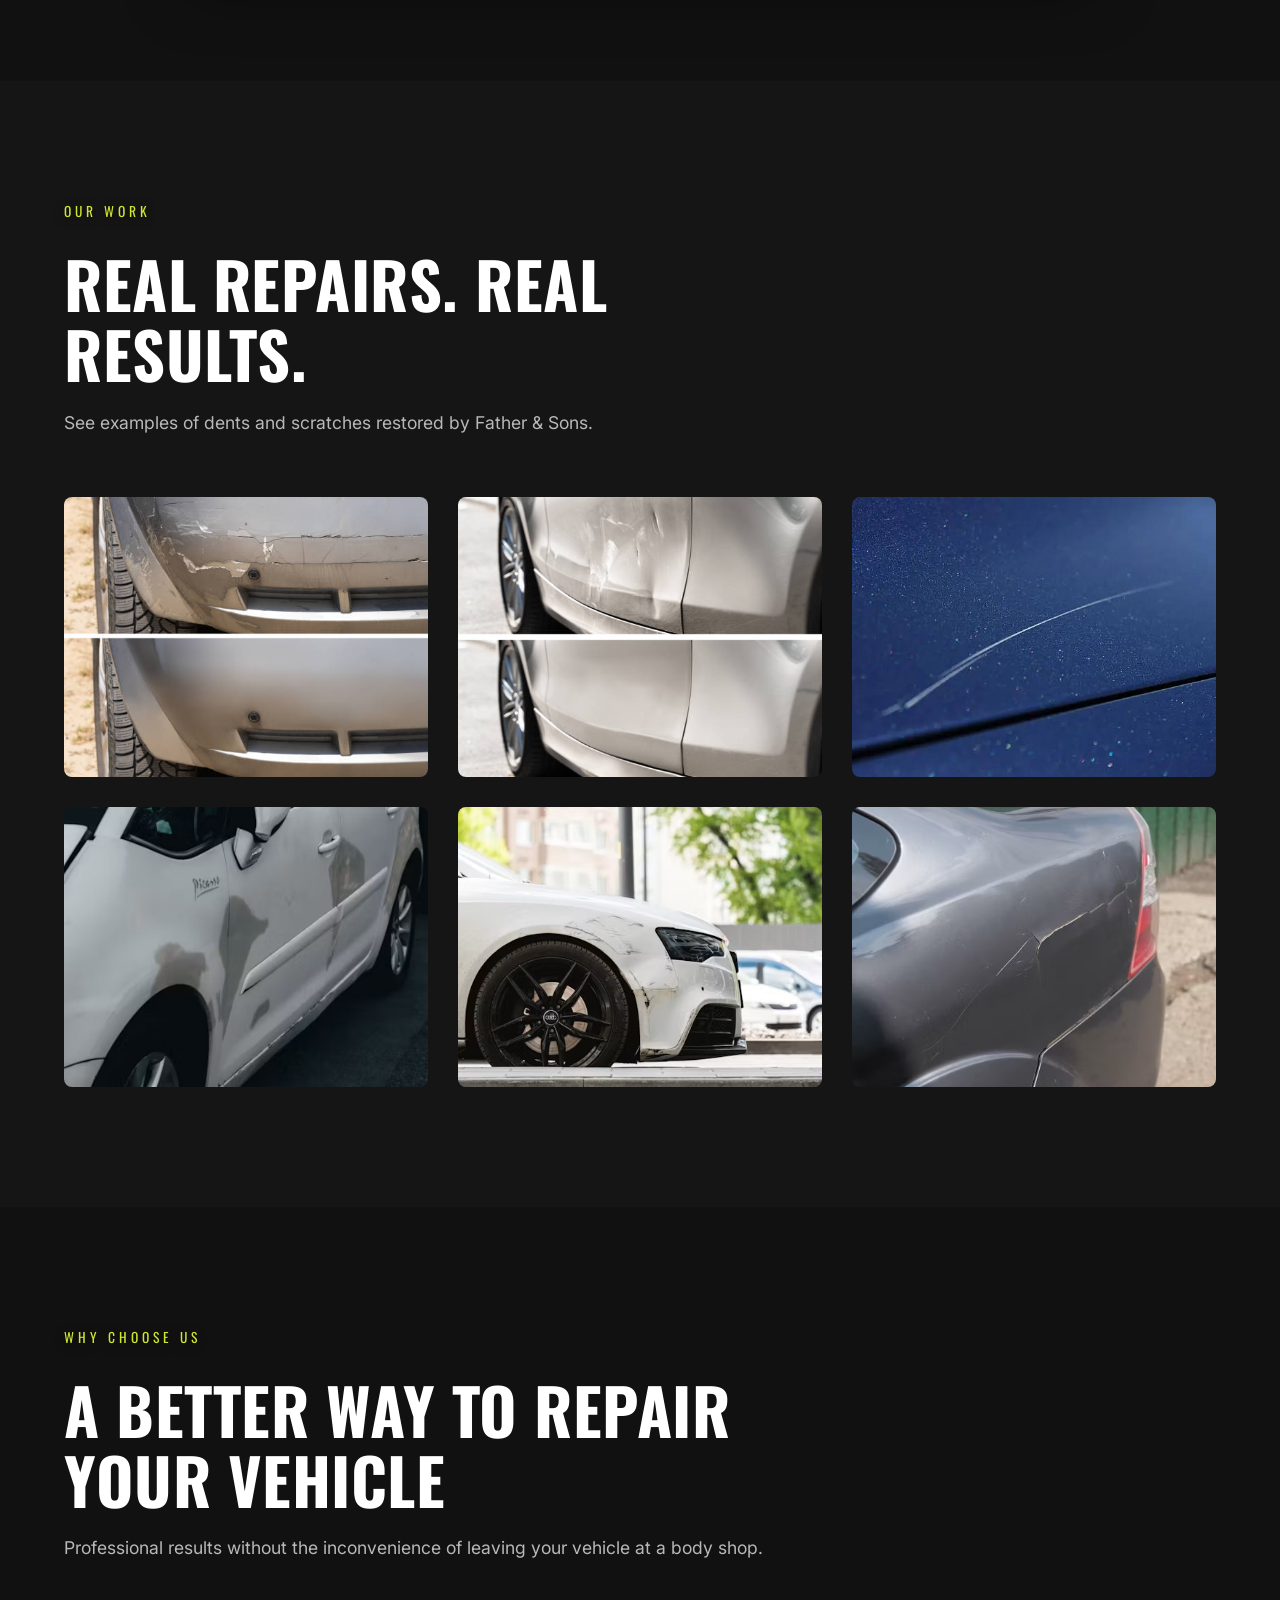
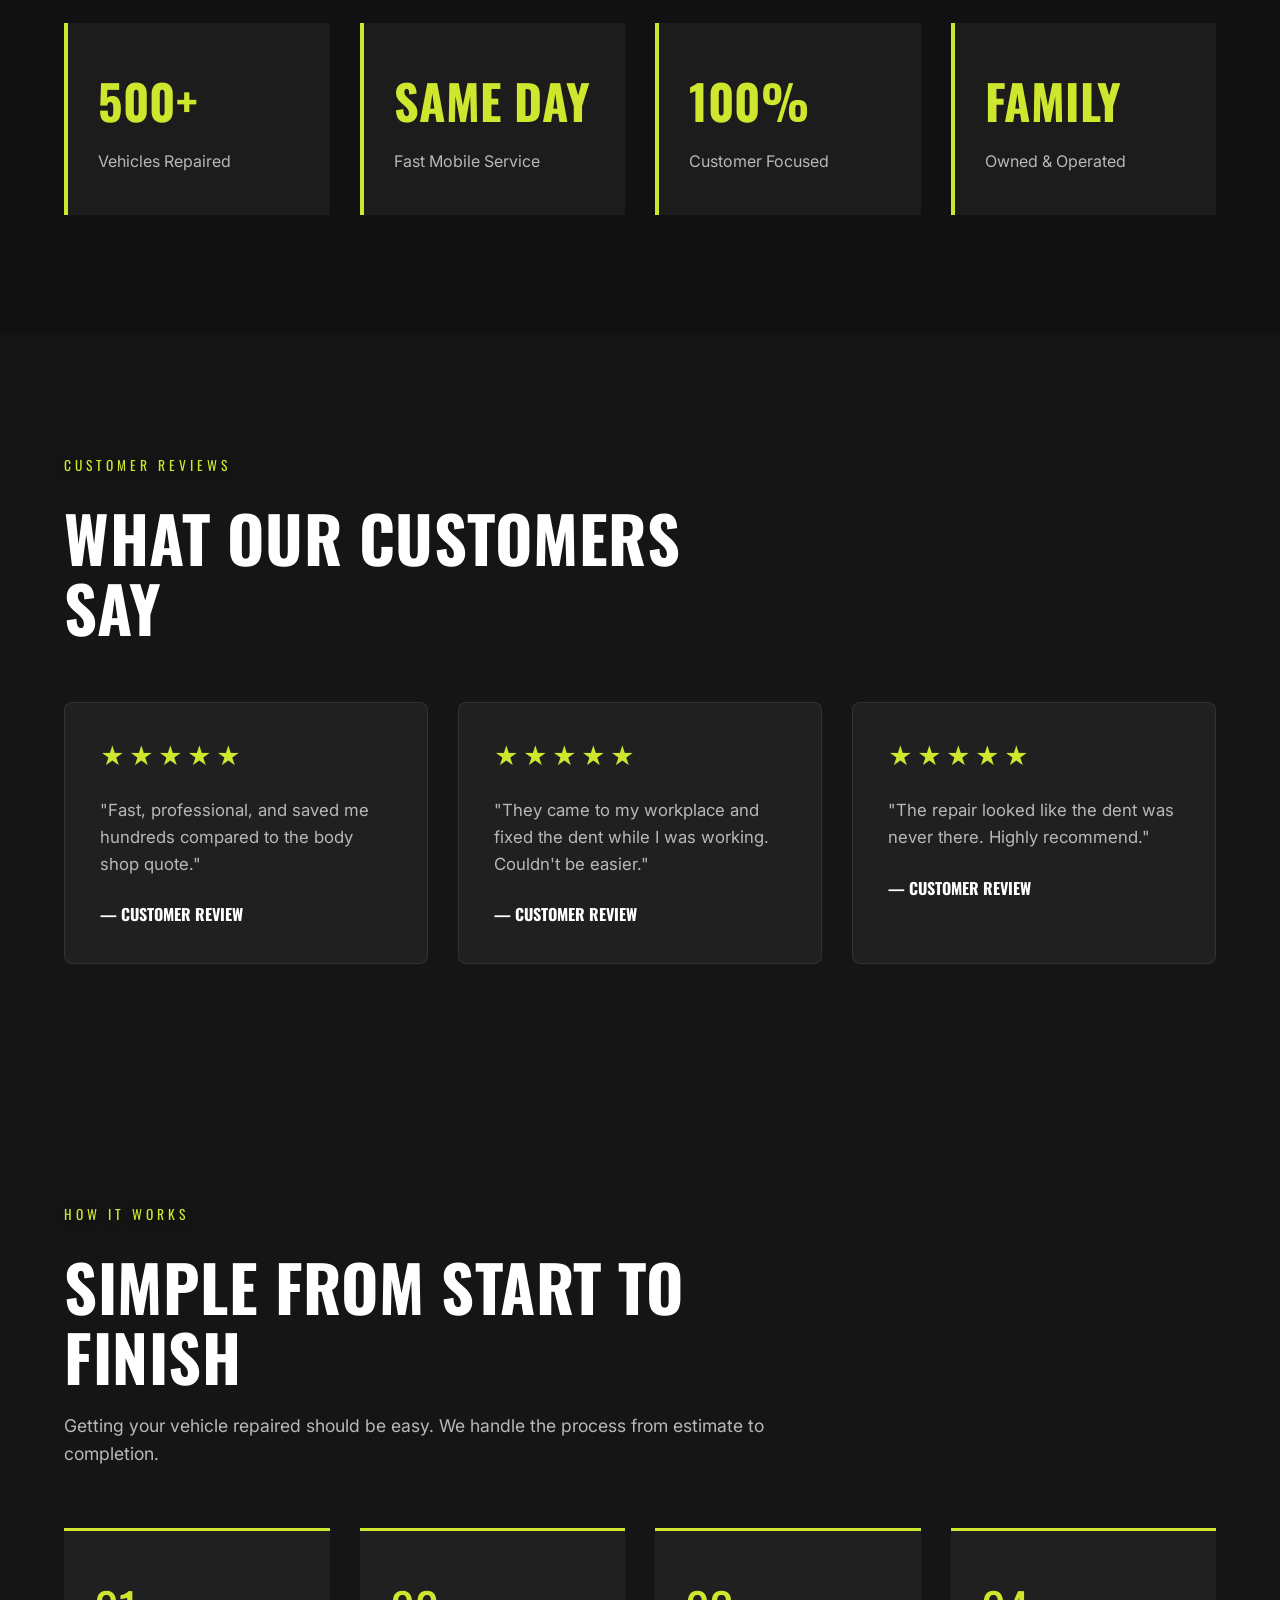
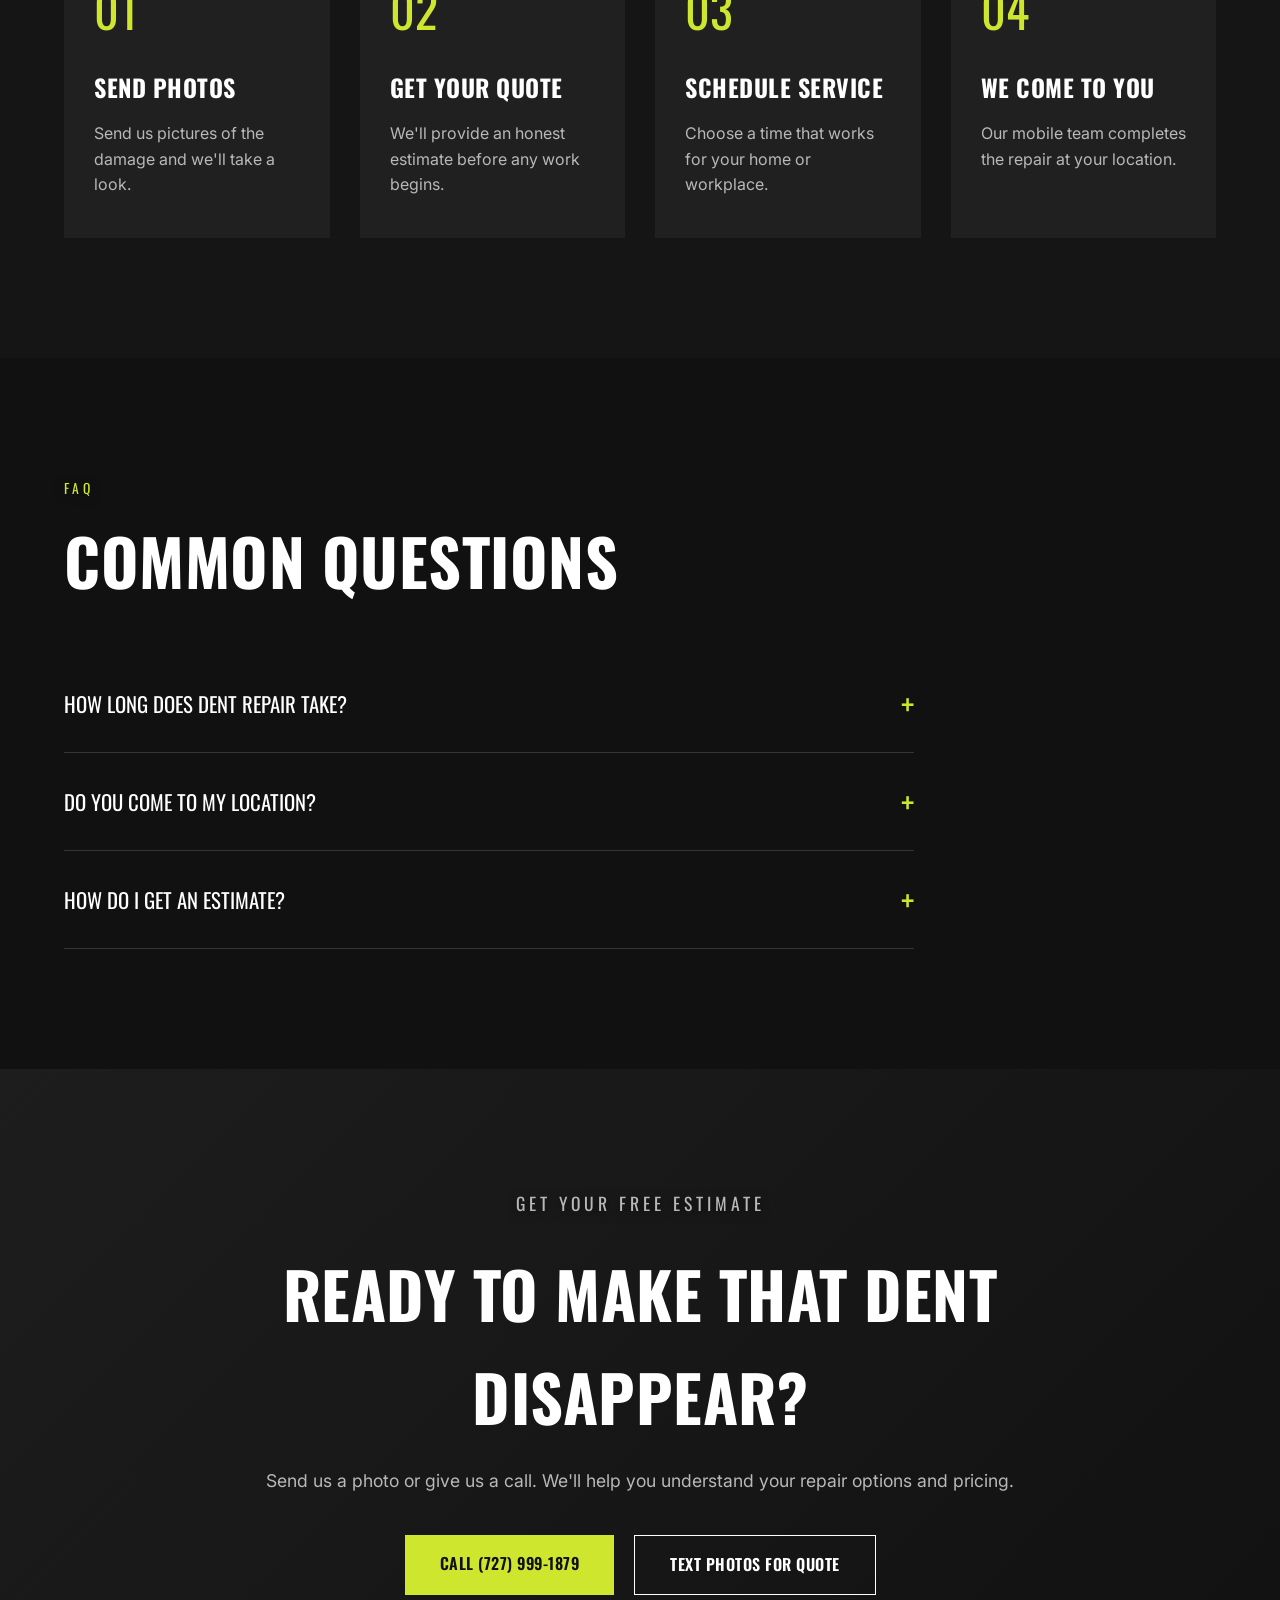
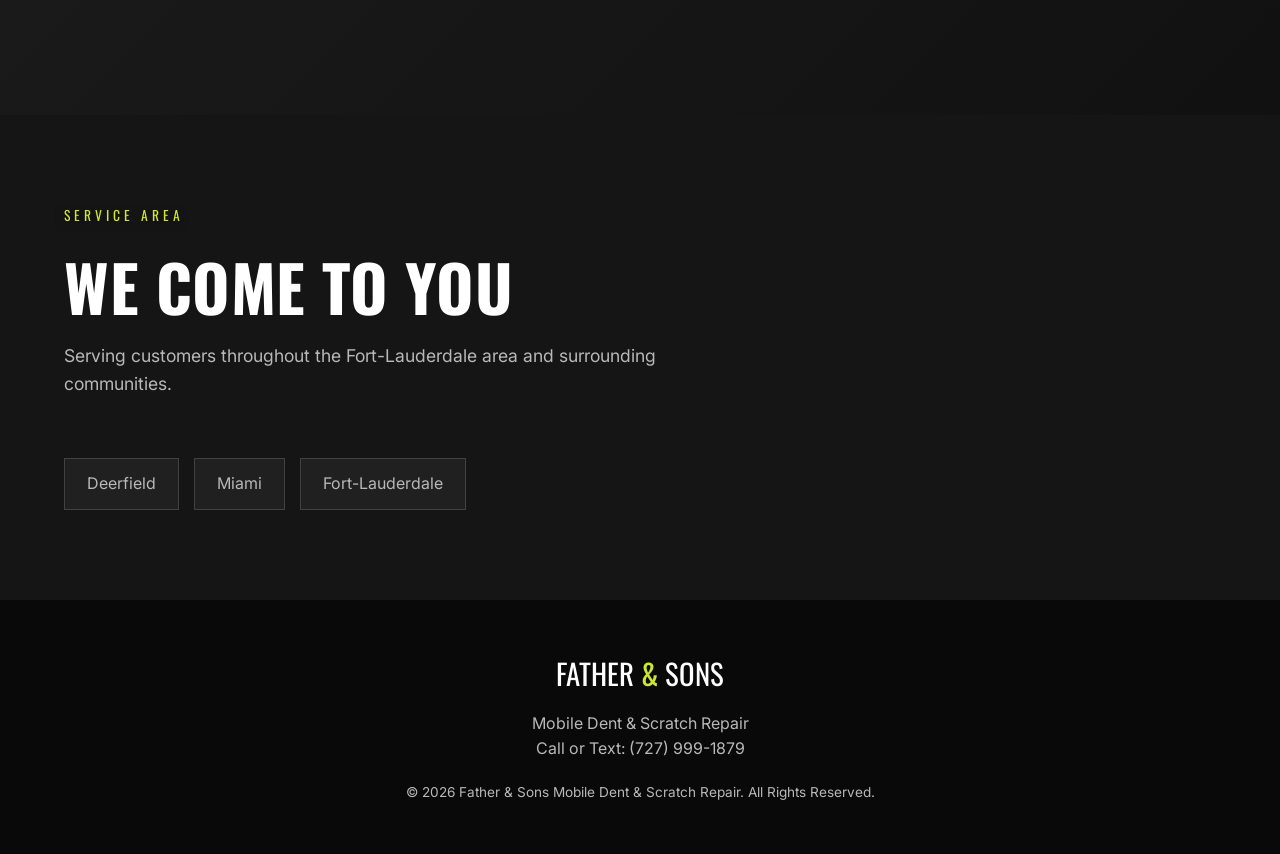
==== commit fd2140ae: "Update service area description to Fort Lauderdale" ====
--- a/index.html
+++ b/index.html
@@ -295,7 +295,7 @@
 <div class="section-header">
 <p class="eyebrow">Service Area</p>
 <h2>We Come To You</h2>
-<p>Serving customers throughout the Tampa Bay area and surrounding communities.</p>
+<p>Serving customers throughout the Fort-Lauderdale area and surrounding communities.</p>
 </div>
 <div class="cities">
 <span>Deerfield</span>
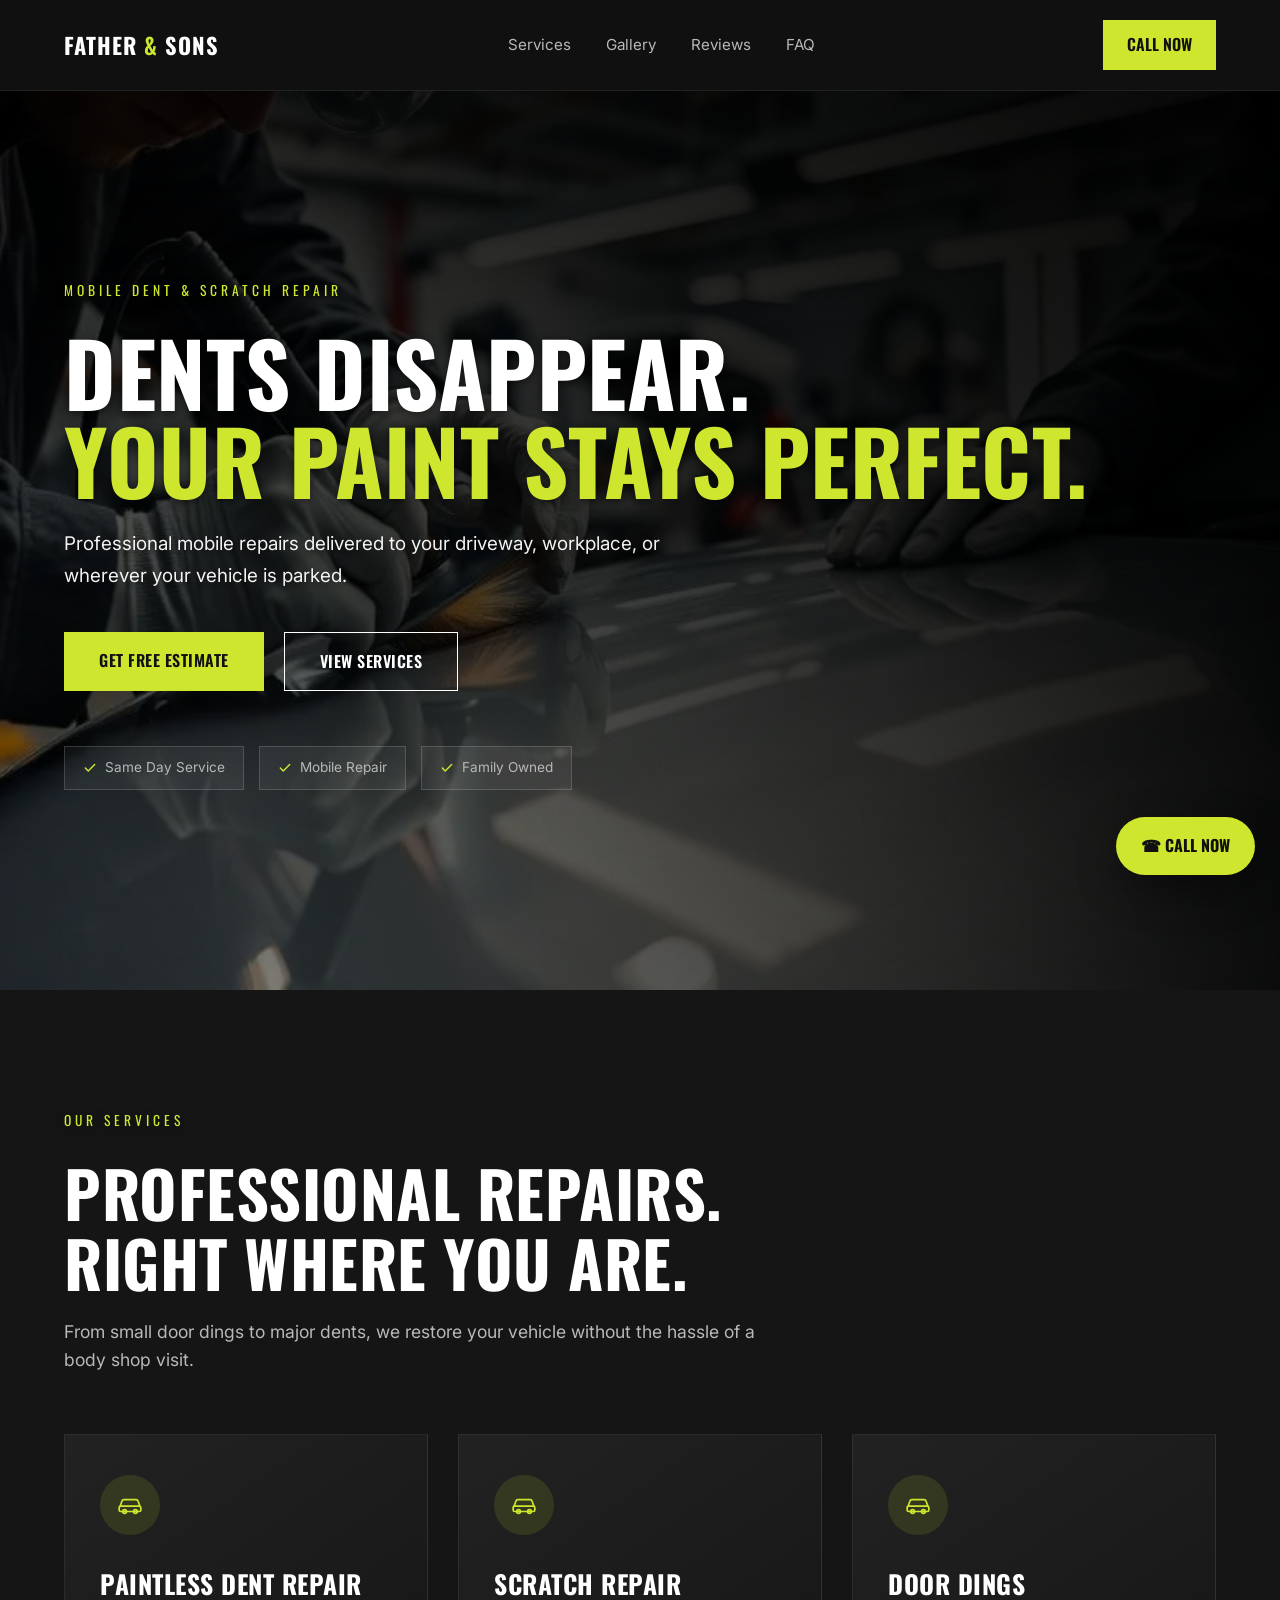
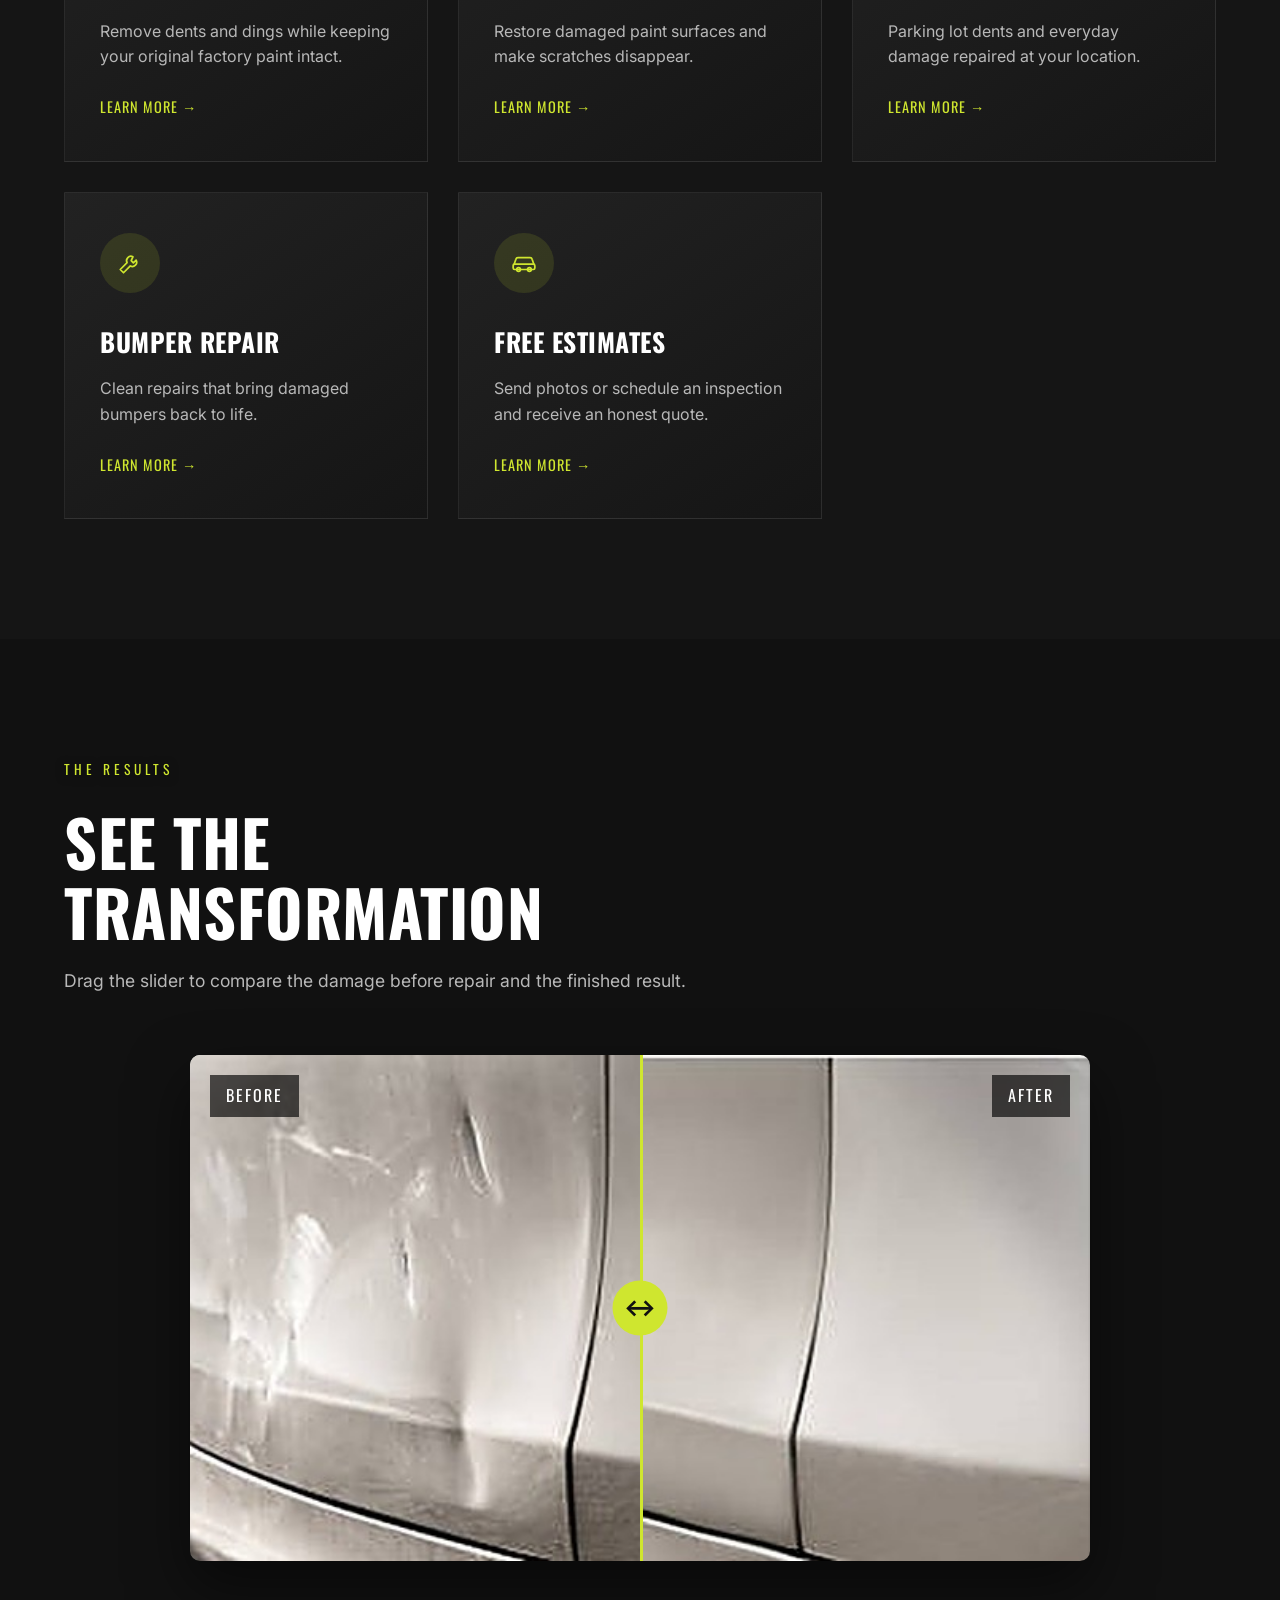
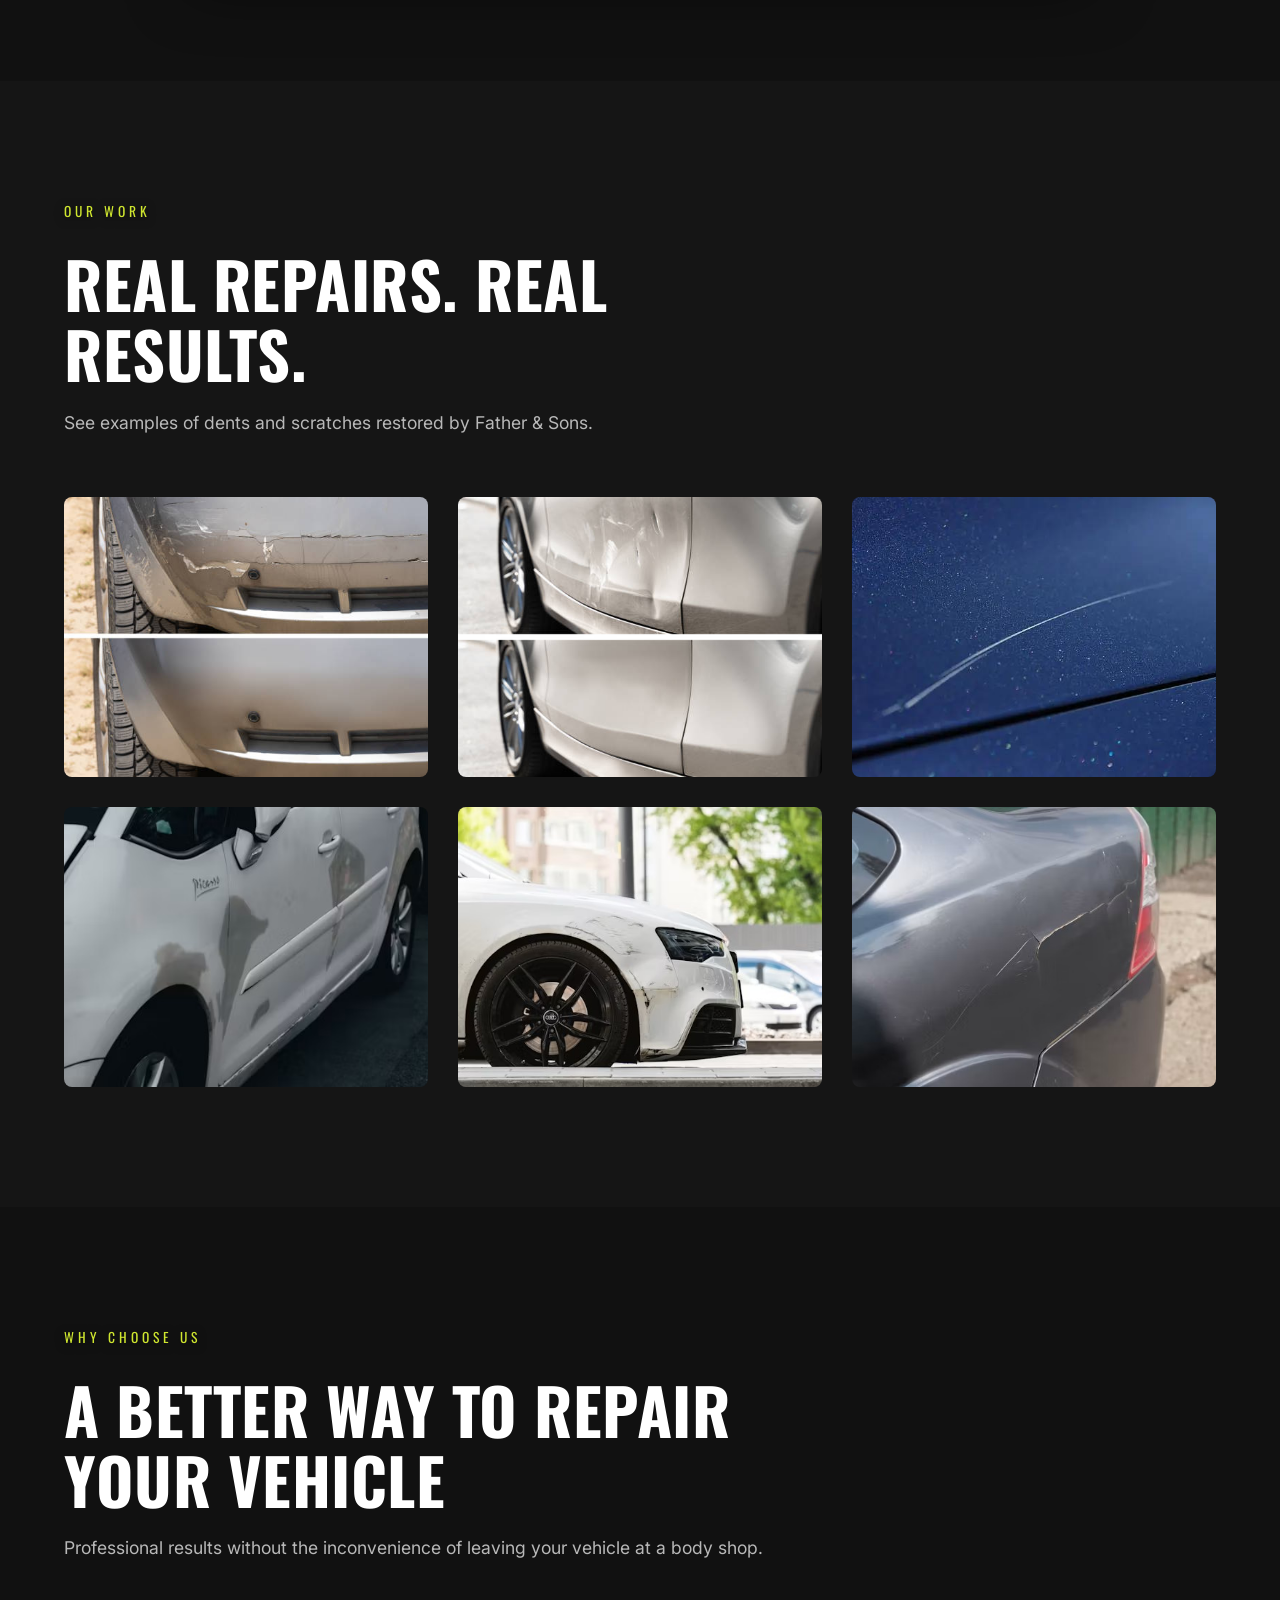
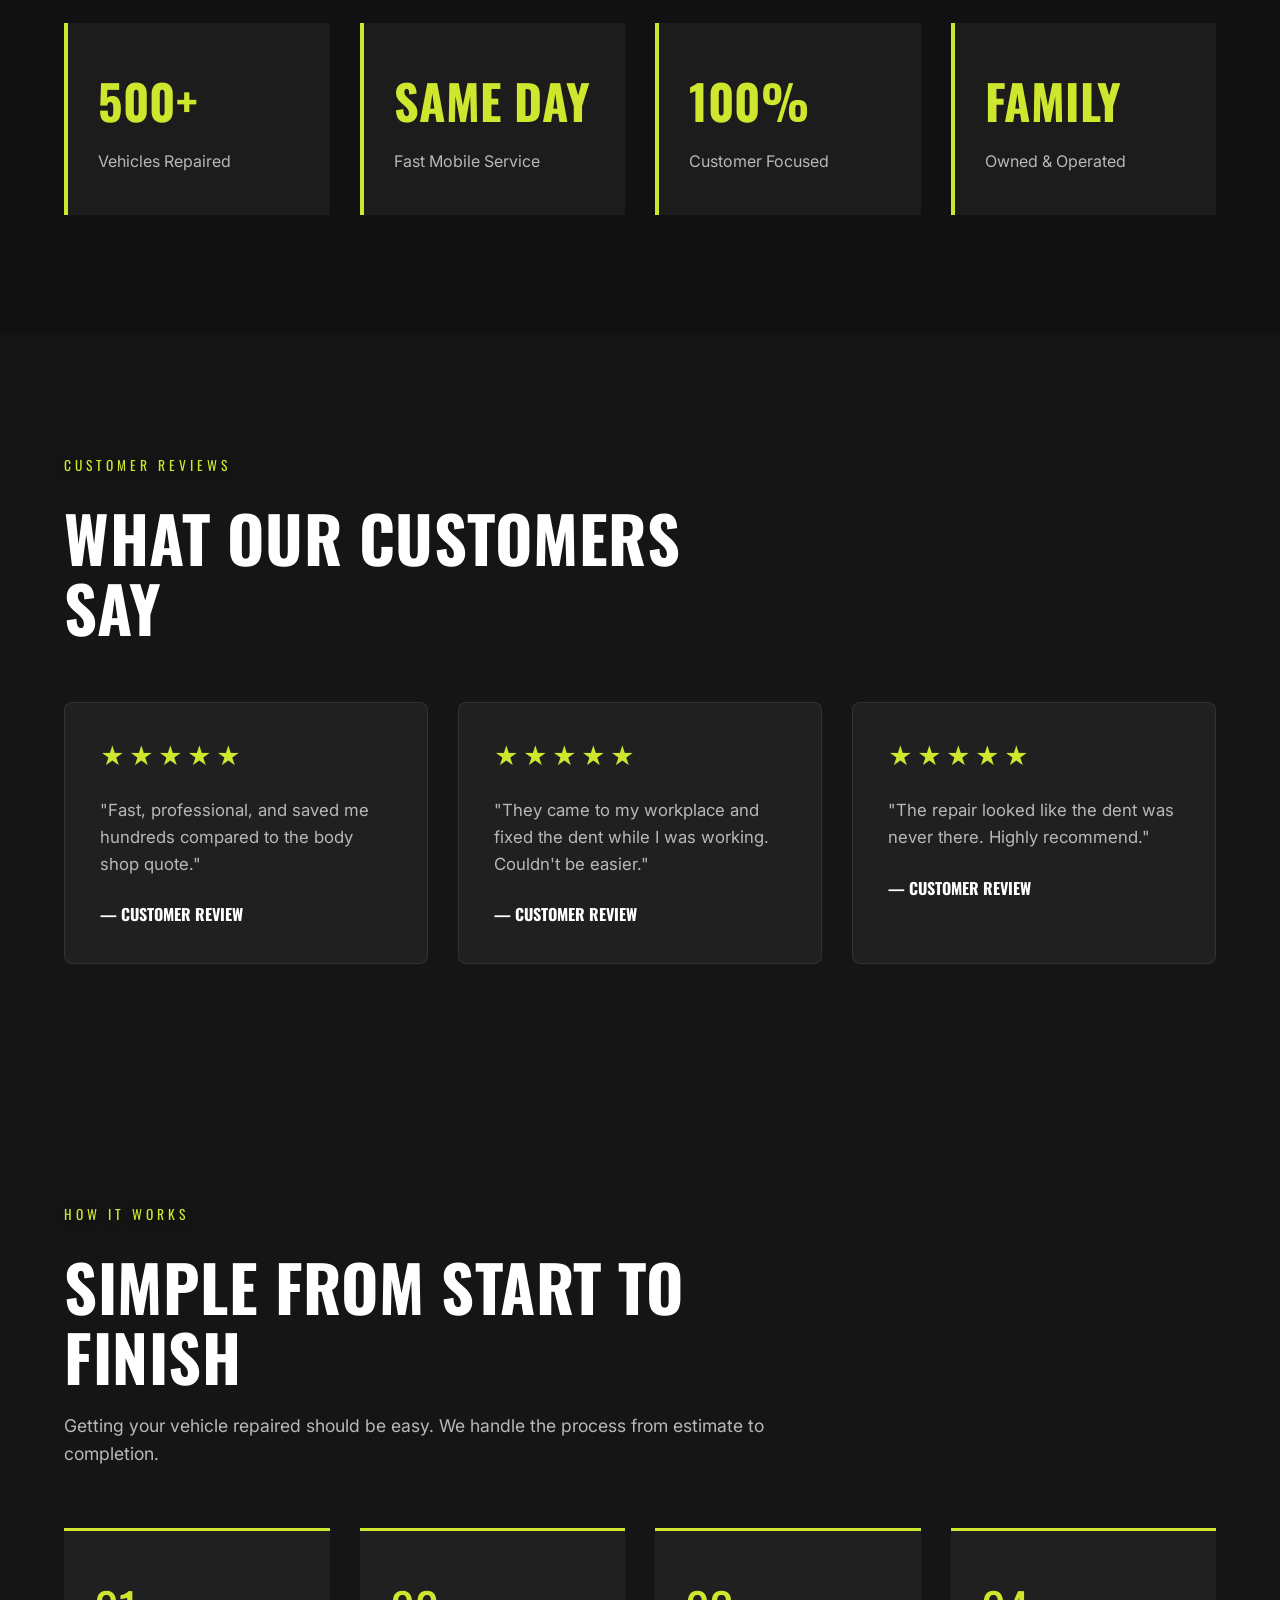
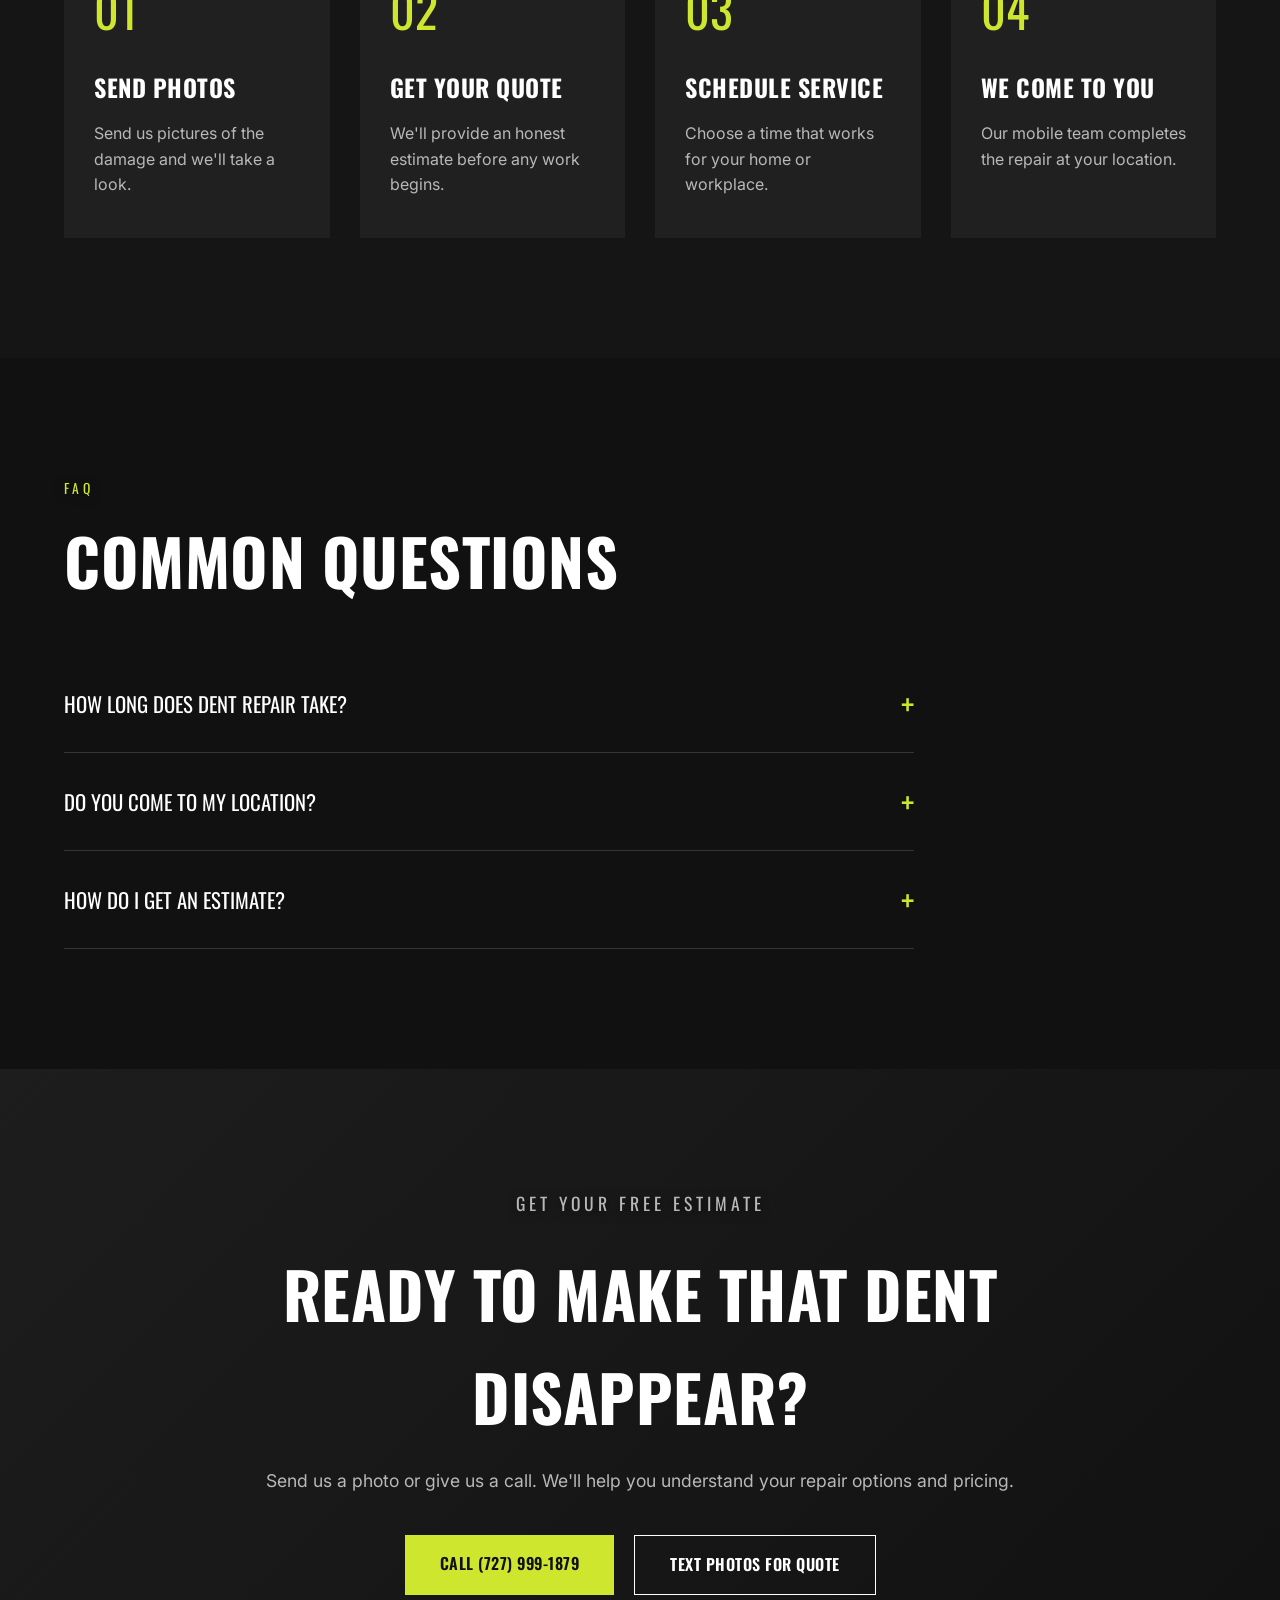
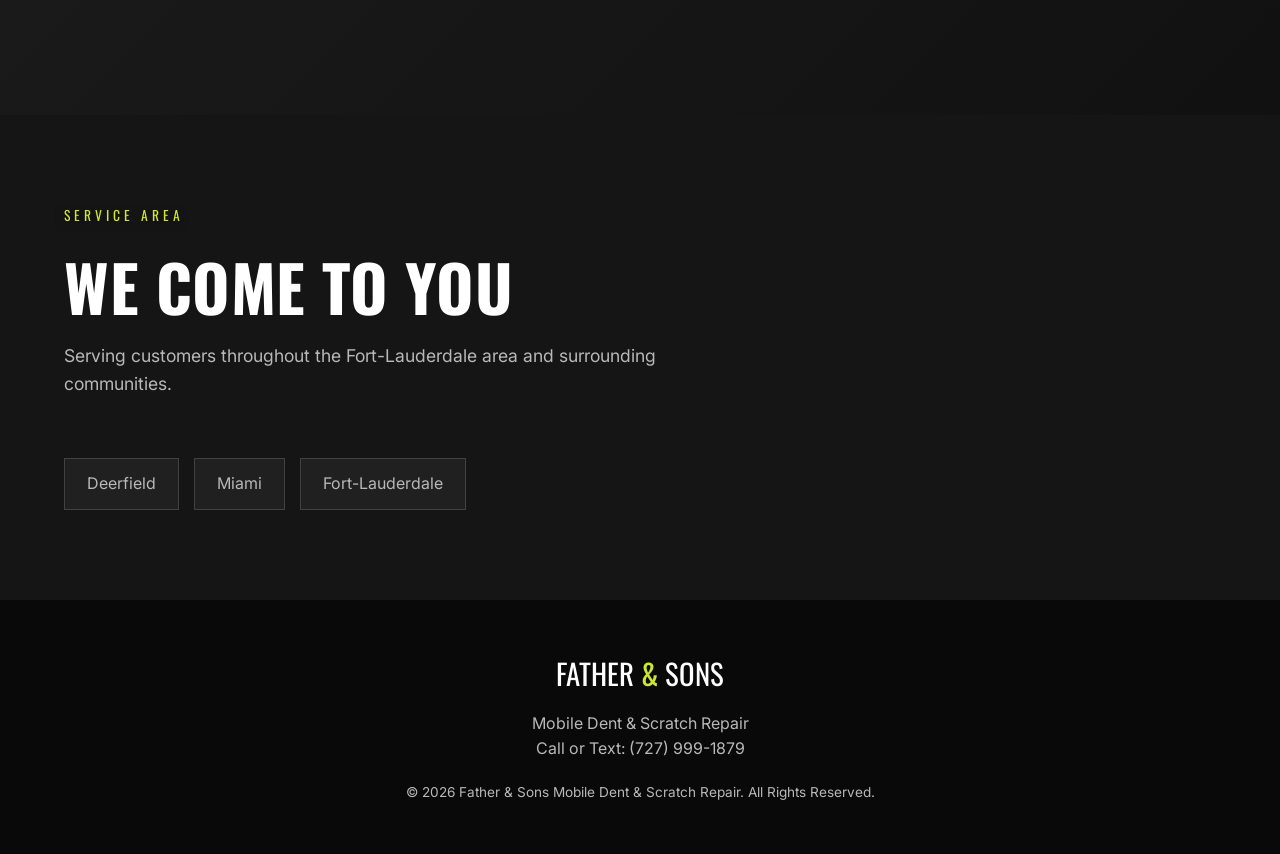
==== commit abe21da2: "Remove hail damage service card Removed hail damage service card from the index.html file." ====
--- a/index.html
+++ b/index.html
@@ -120,15 +120,6 @@
 <div class="service-icon">
 <svg viewBox="0 0 24 24" fill="none" stroke="currentColor" stroke-width="1.6" stroke-linecap="round" stroke-linejoin="round"><path d="M3 13l1.5-4.5A2 2 0 0 1 6.4 7h11.2a2 2 0 0 1 1.9 1.5L21 13"/><rect x="2" y="13" width="20" height="5" rx="1.5"/><circle cx="7" cy="18" r="1.7"/><circle cx="17" cy="18" r="1.7"/></svg>
 </div>
-<h3>Hail Damage</h3>
-<p>Professional hail repair without unnecessary body shop delays.</p>
-<a href="#contact">Learn More →</a>
-</div>
-
-<div class="service-card">
-<div class="service-icon">
-<svg viewBox="0 0 24 24" fill="none" stroke="currentColor" stroke-width="1.6" stroke-linecap="round" stroke-linejoin="round"><path d="M3 13l1.5-4.5A2 2 0 0 1 6.4 7h11.2a2 2 0 0 1 1.9 1.5L21 13"/><rect x="2" y="13" width="20" height="5" rx="1.5"/><circle cx="7" cy="18" r="1.7"/><circle cx="17" cy="18" r="1.7"/></svg>
-</div>
 <h3>Door Dings</h3>
 <p>Parking lot dents and everyday damage repaired at your location.</p>
 <a href="#contact">Learn More →</a>
--- a/css/style.css
+++ b/css/style.css
@@ -842,49 +842,16 @@
   }
 }
 
-@media(max-width:600px){
-  .hero{
-    min-height:650px;
-    padding:110px 0 70px;
-  }
-
-  .hero-copy{
-    padding:20px;
-  }
-
-  .hero h1{
-    font-size:2.6rem;
-    line-height:1.05;
-  }
-
-  .hero-text{
-    font-size:1rem;
-    line-height:1.55;
-    margin-bottom:28px;
-  }
-
-  .trust-badges{
-    margin-top:28px;
-  }
-
-  .badge{
-    width:100%;
-    justify-content:center;
-    text-align:center;
-  }
-
-  .hero-buttons{
-    flex-direction:column;
-    gap:12px;
-  }
-
-  .btn{
-    width:100%;
-    text-align:center;
-  }
-}
-
-.header.scrolled{
-  background:rgba(17,17,17,.96);
-  box-shadow:0 10px 30px rgba(0,0,0,.35);
-}
+@media (max-width: 768px) {
+  .services-grid {
+    grid-template-columns: 1fr;
+    gap: 18px;
+  }
+
+  .service-card {
+    opacity: 1 !important;
+    transform: none !important;
+    animation: none !important;
+    display: block;
+  }
+}
--- a/css/animations.css
+++ b/css/animations.css
@@ -5,34 +5,59 @@
 
 .hero-content{animation:heroEnter 1s ease forwards;}
 @keyframes heroEnter{from{opacity:0;transform:translateY(40px);}to{opacity:1;transform:translateY(0);}}
+
 .eyebrow{animation:fadeIn .8s ease .2s both;}
 @keyframes fadeIn{from{opacity:0;}to{opacity:1;}}
+
 .btn{position:relative;overflow:hidden;}
 .btn::before{content:"";position:absolute;top:0;left:-100%;width:100%;height:100%;background:rgba(255,255,255,.18);transition:.4s;}
 .btn:hover::before{left:100%;}
+
 .badge{animation:badgeRise .8s ease forwards;}
 .badge:nth-child(1){animation-delay:.4s;}
 .badge:nth-child(2){animation-delay:.6s;}
 .badge:nth-child(3){animation-delay:.8s;}
 @keyframes badgeRise{from{opacity:0;transform:translateY(20px);}to{opacity:1;transform:translateY(0);}}
+
 .scroll-indicator span{animation:scrollPulse 2s infinite;}
 @keyframes scrollPulse{0%{opacity:.3;transform:scaleY(.6);}50%{opacity:1;transform:scaleY(1);}100%{opacity:.3;transform:scaleY(.6);}}
+
 .hero{animation:heroZoom 12s ease infinite alternate;}
 @keyframes heroZoom{from{background-size:100%;}to{background-size:110%;}}
+
 .nav-button,.btn{transition:transform .3s ease,box-shadow .3s ease;}
 .nav-button:hover,.btn:hover{box-shadow:0 10px 30px rgba(207,230,47,.25);}
-@media(prefers-reduced-motion:reduce){*,*::before,*::after{animation:none!important;transition:none!important;}}
-.service-card{animation:serviceReveal .8s ease forwards;opacity:0;transform:translateY(20px);}
+
+.service-card{
+  animation:serviceReveal .8s ease forwards;
+  opacity:0;
+  transform:translateY(20px);
+}
 .service-card:nth-child(1){animation-delay:.1s;}
 .service-card:nth-child(2){animation-delay:.2s;}
 .service-card:nth-child(3){animation-delay:.3s;}
 .service-card:nth-child(4){animation-delay:.4s;}
 .service-card:nth-child(5){animation-delay:.5s;}
 .service-card:nth-child(6){animation-delay:.6s;}
+
 @keyframes serviceReveal{to{opacity:1;transform:translateY(0);}}
+
 .stat-card,.review-card{animation:fadeUp .8s ease both;}
 .stat-card:nth-child(1),.review-card:nth-child(1){animation-delay:.1s;}
 .stat-card:nth-child(2),.review-card:nth-child(2){animation-delay:.2s;}
 .stat-card:nth-child(3),.review-card:nth-child(3){animation-delay:.3s;}
 .stat-card:nth-child(4){animation-delay:.4s;}
+
 @keyframes fadeUp{from{opacity:0;transform:translateY(40px);}to{opacity:1;transform:translateY(0);}}
+
+@media (prefers-reduced-motion:reduce){
+  *,*::before,*::after{animation:none!important;transition:none!important;}
+}
+
+@media (max-width: 768px) {
+  .service-card {
+    opacity: 1;
+    transform: none;
+    animation: none;
+  }
+}
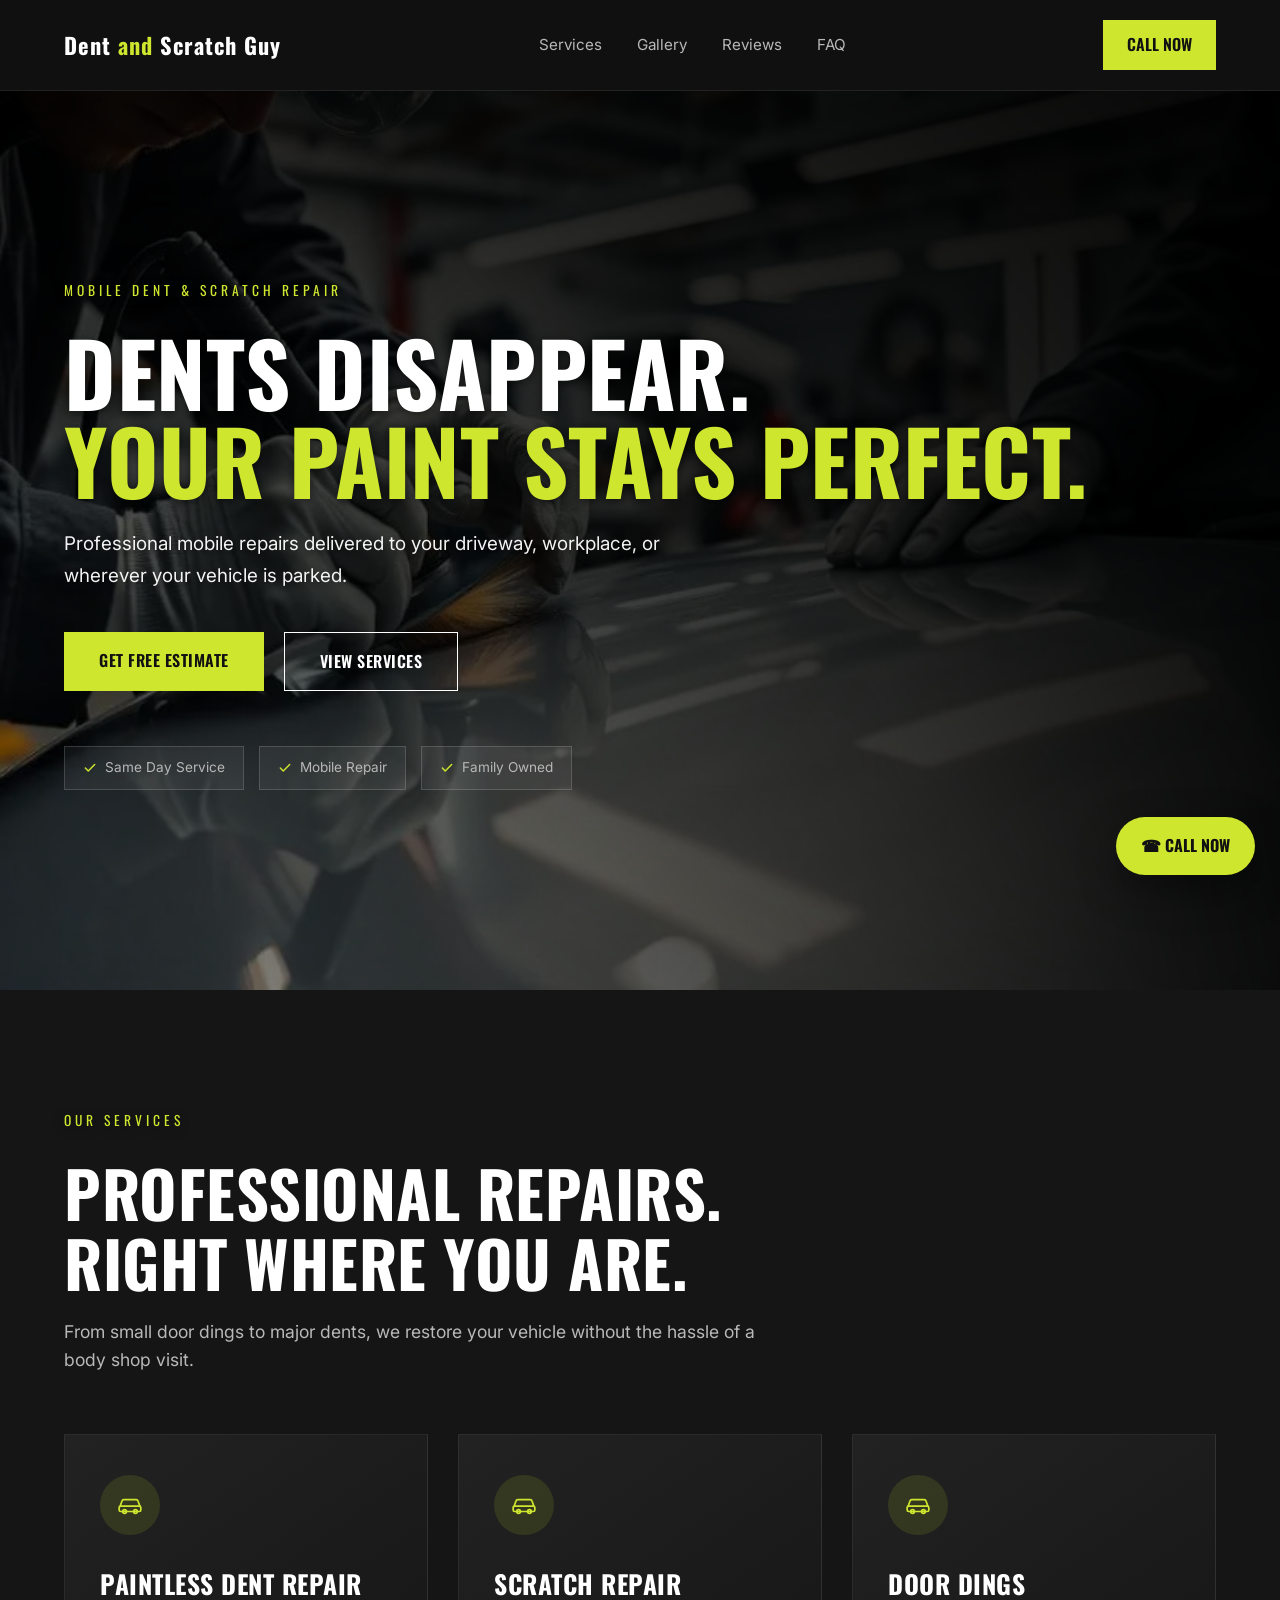
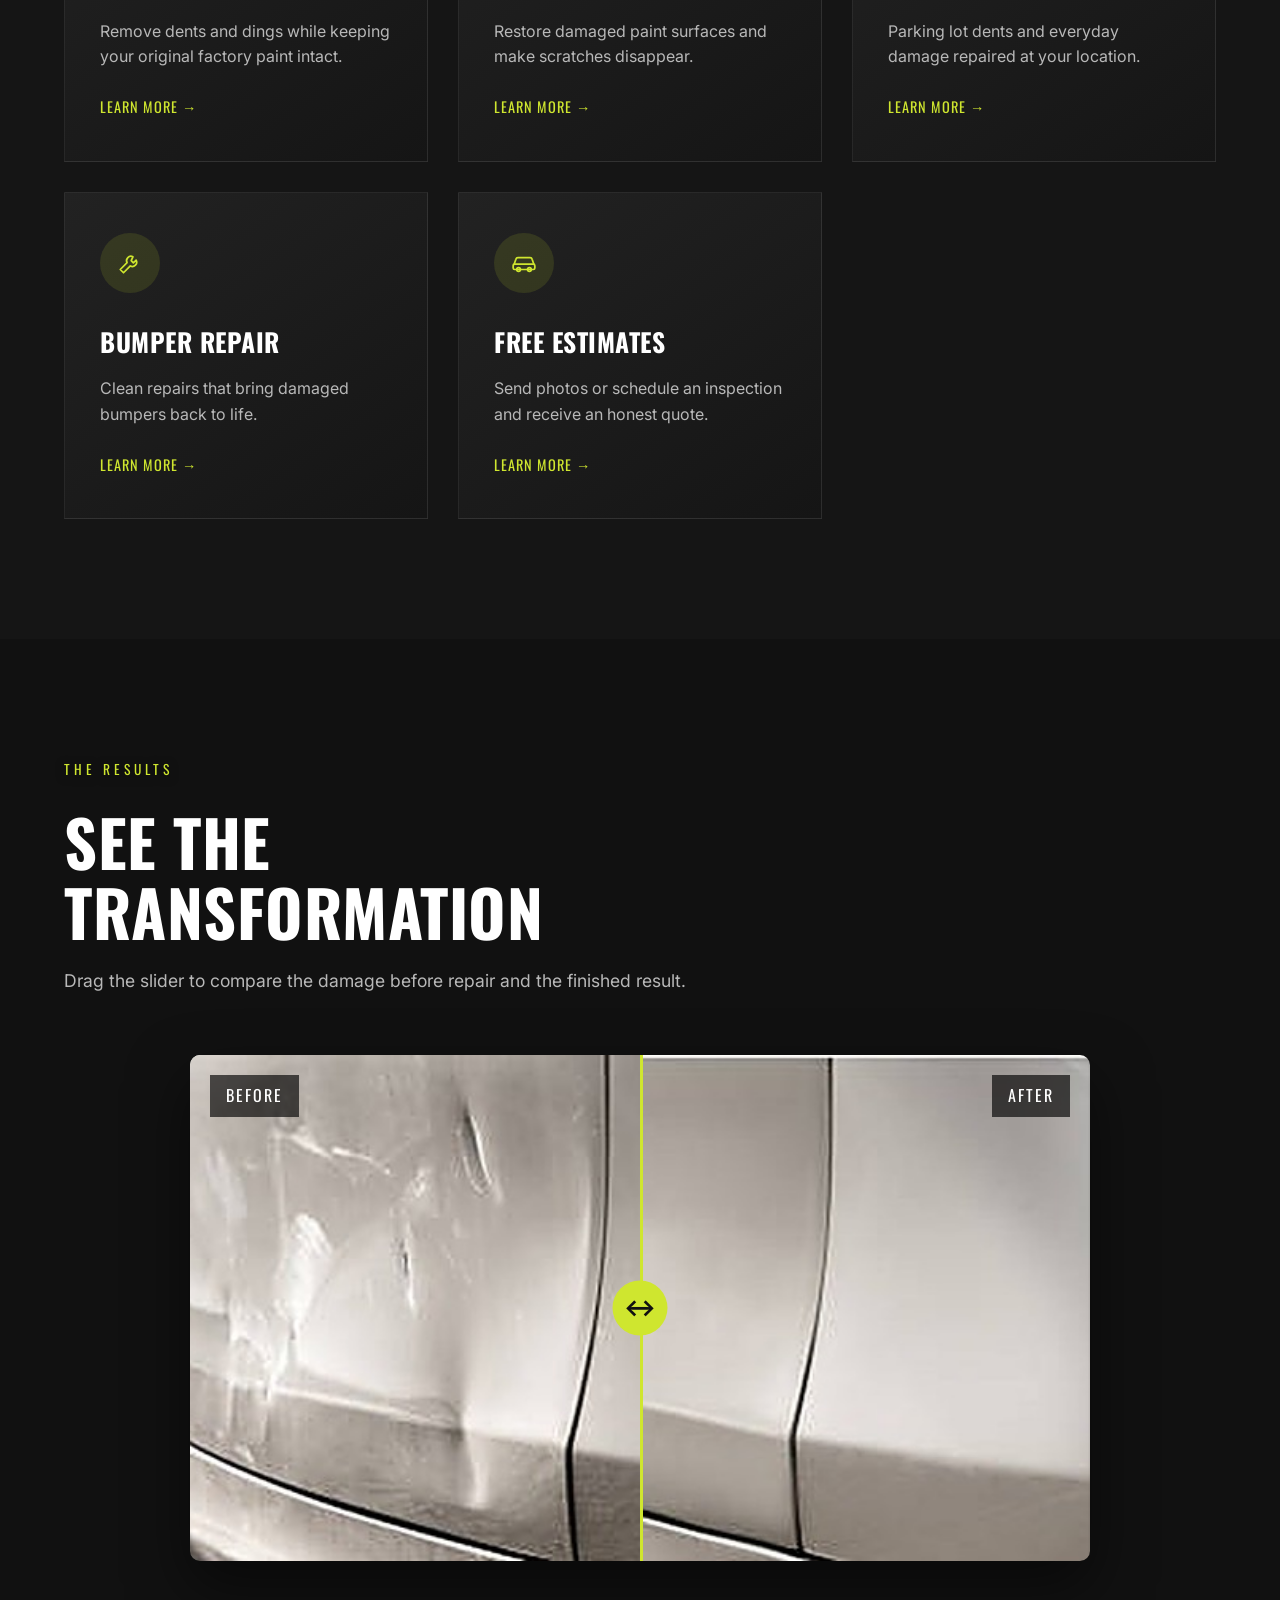
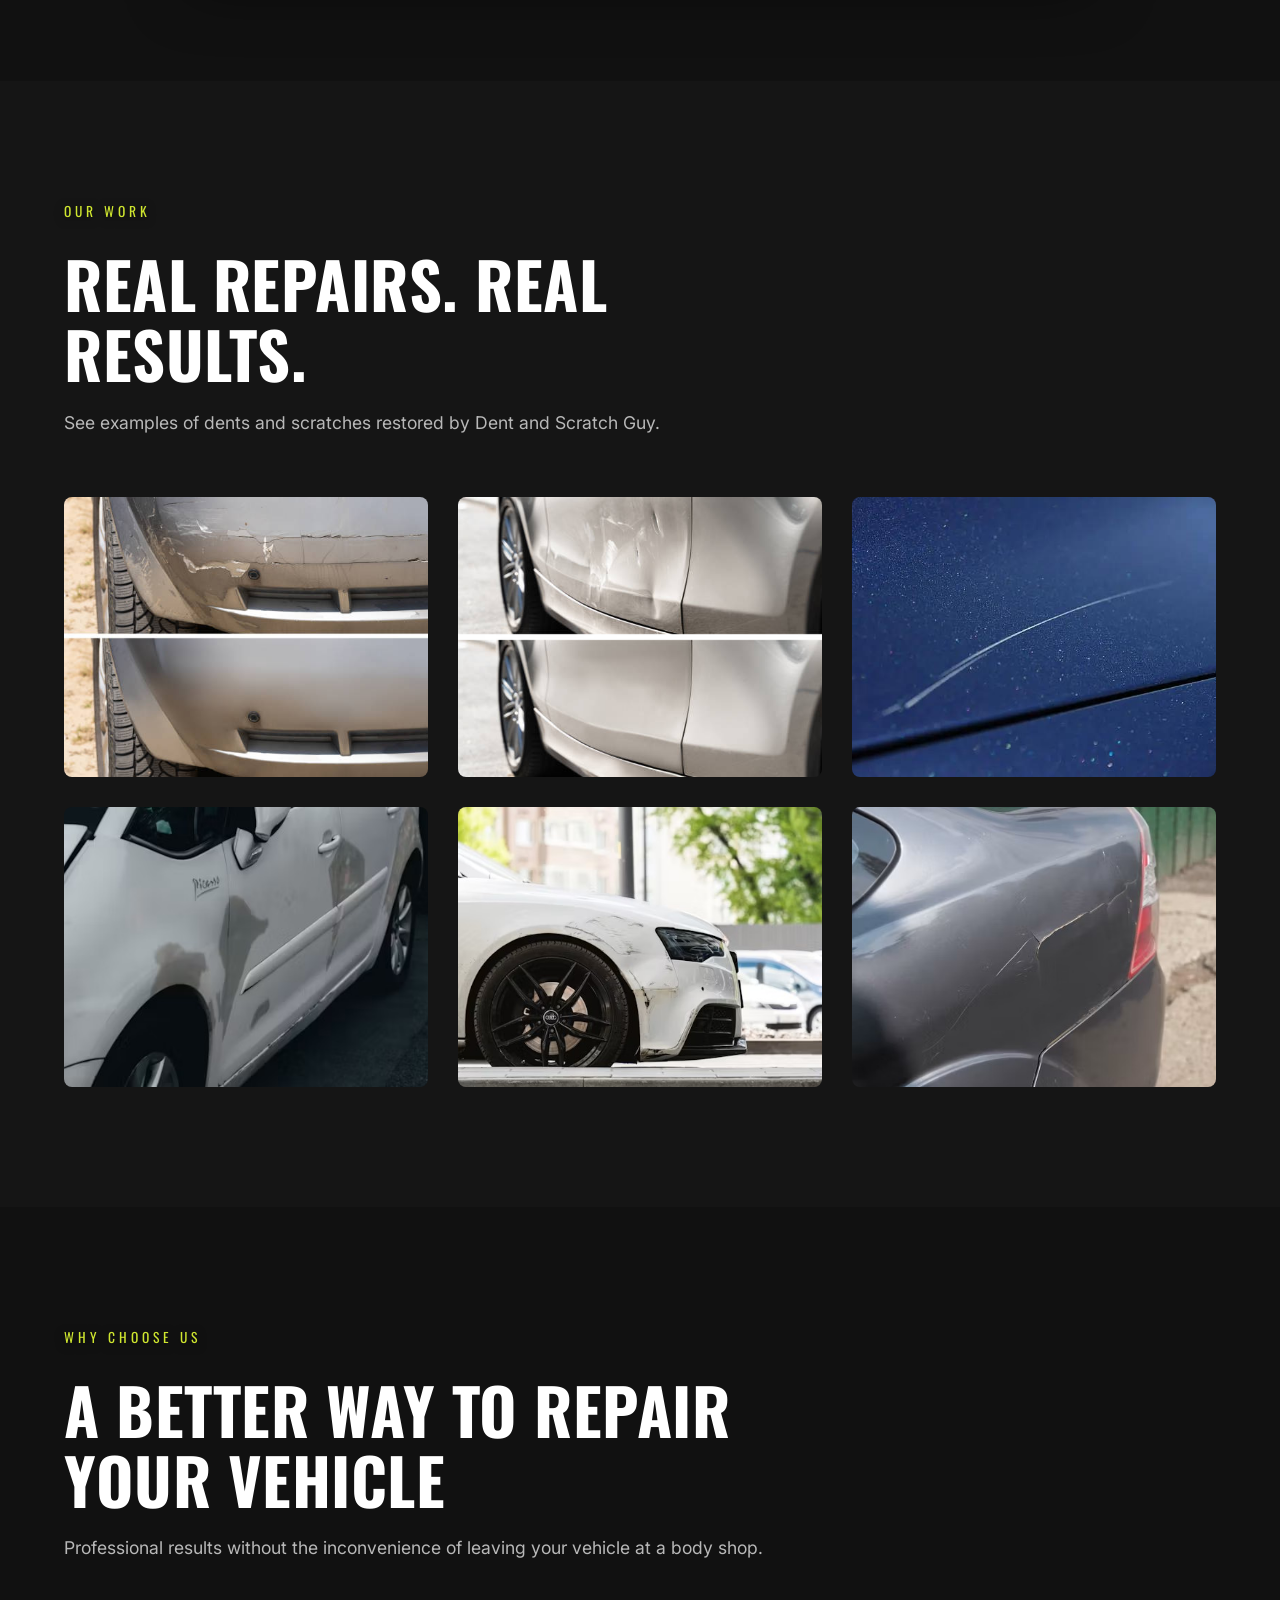
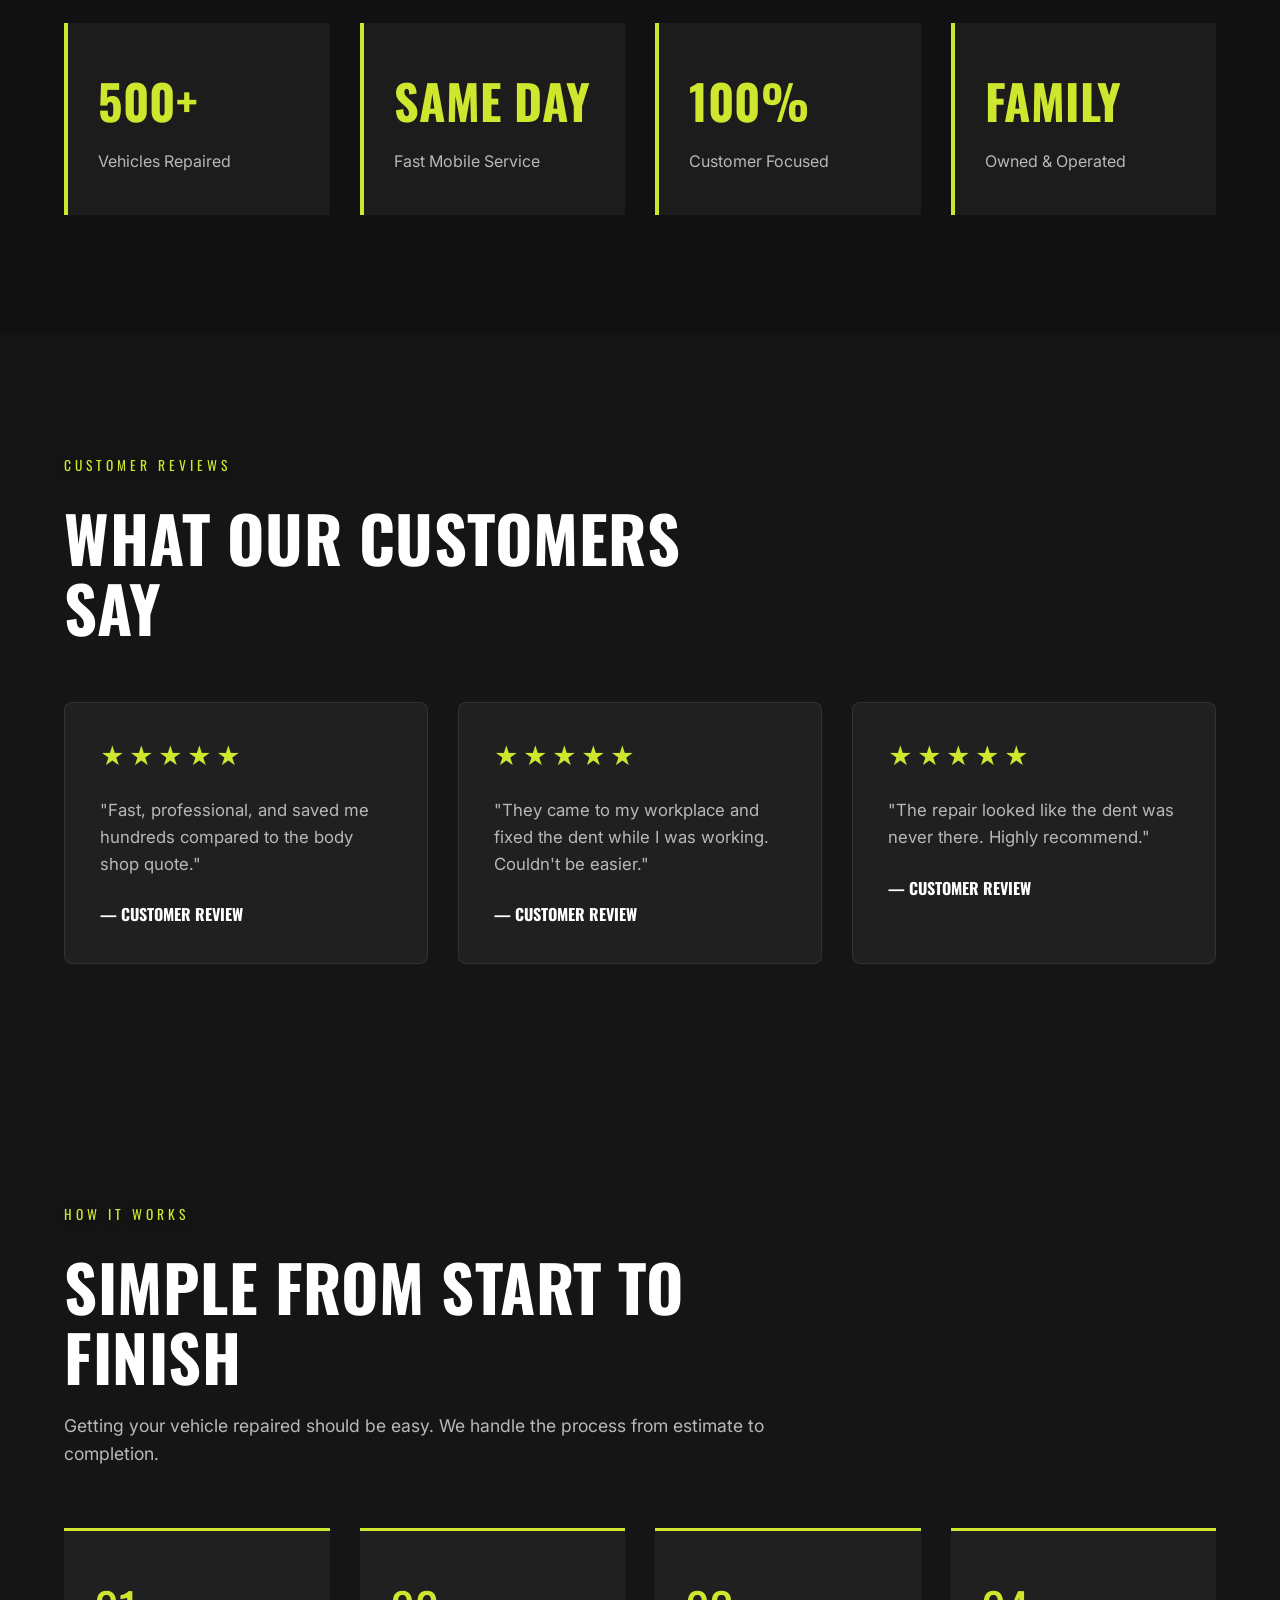
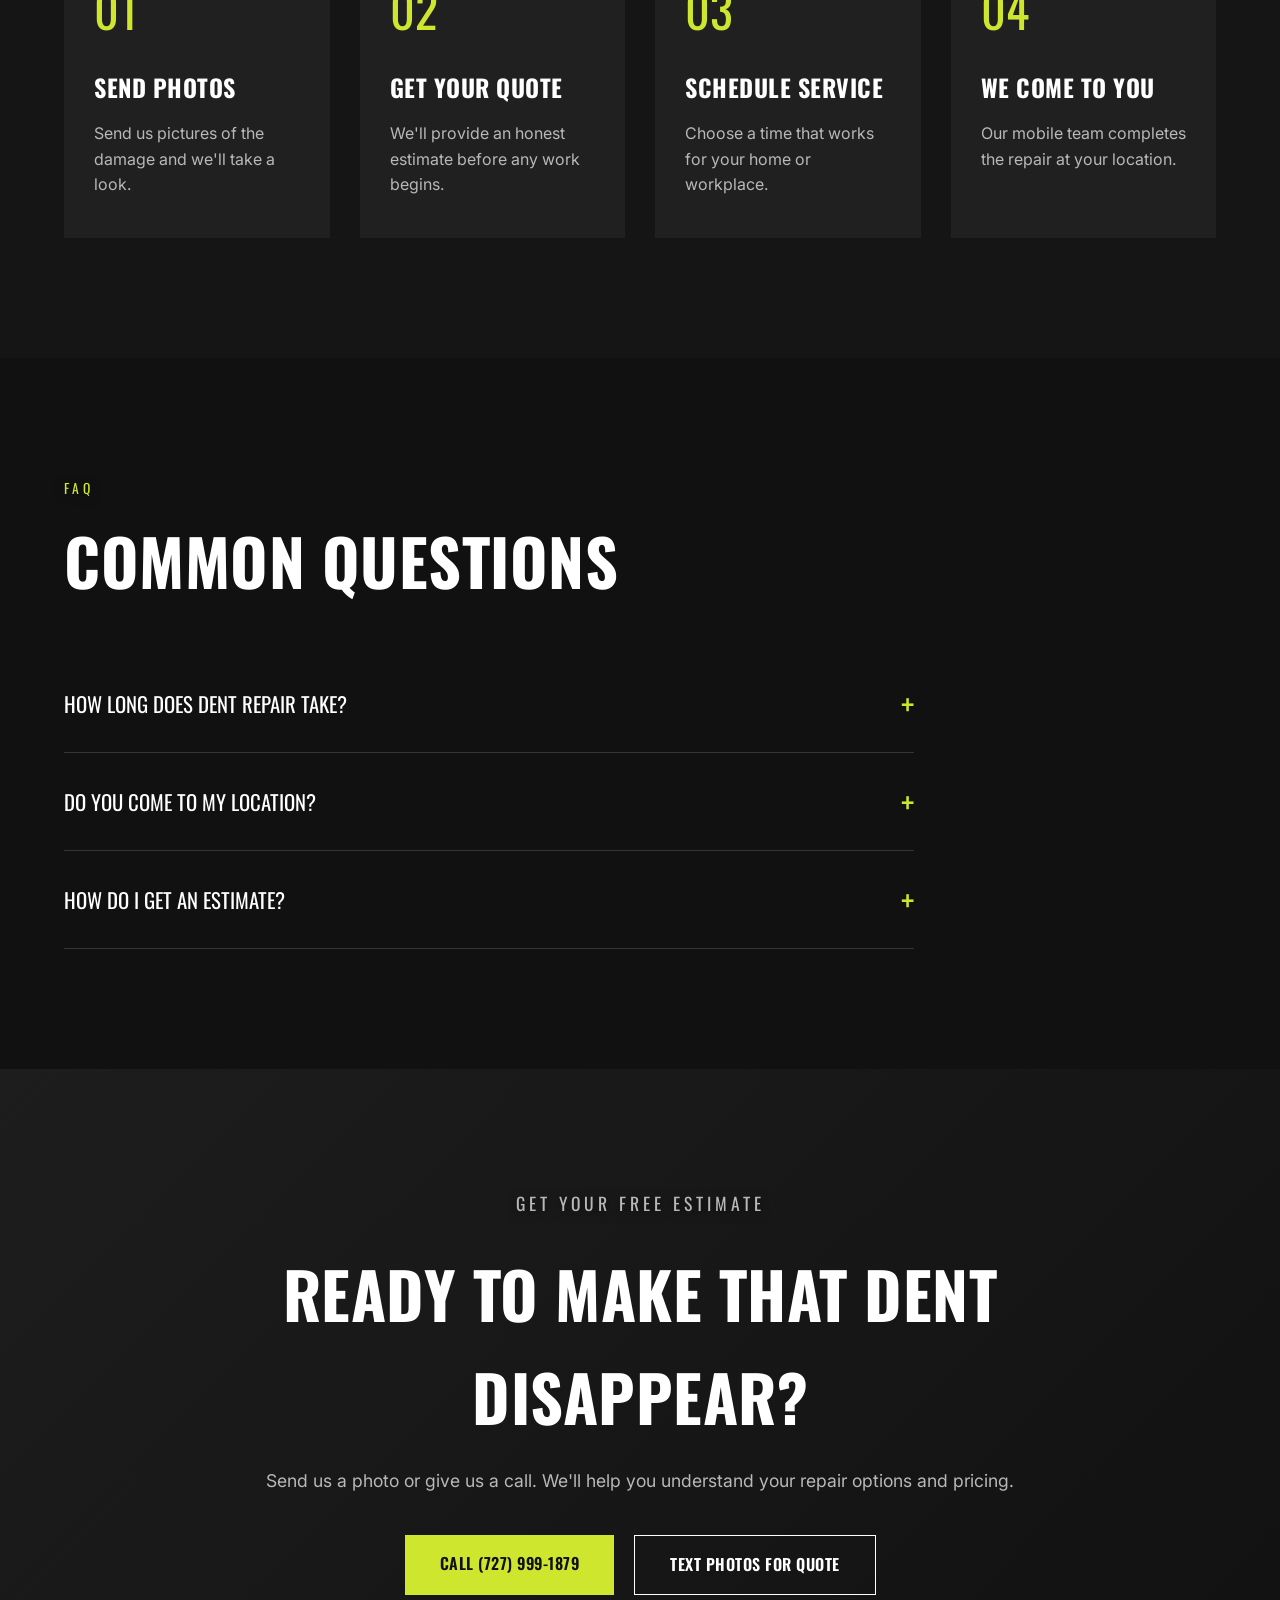
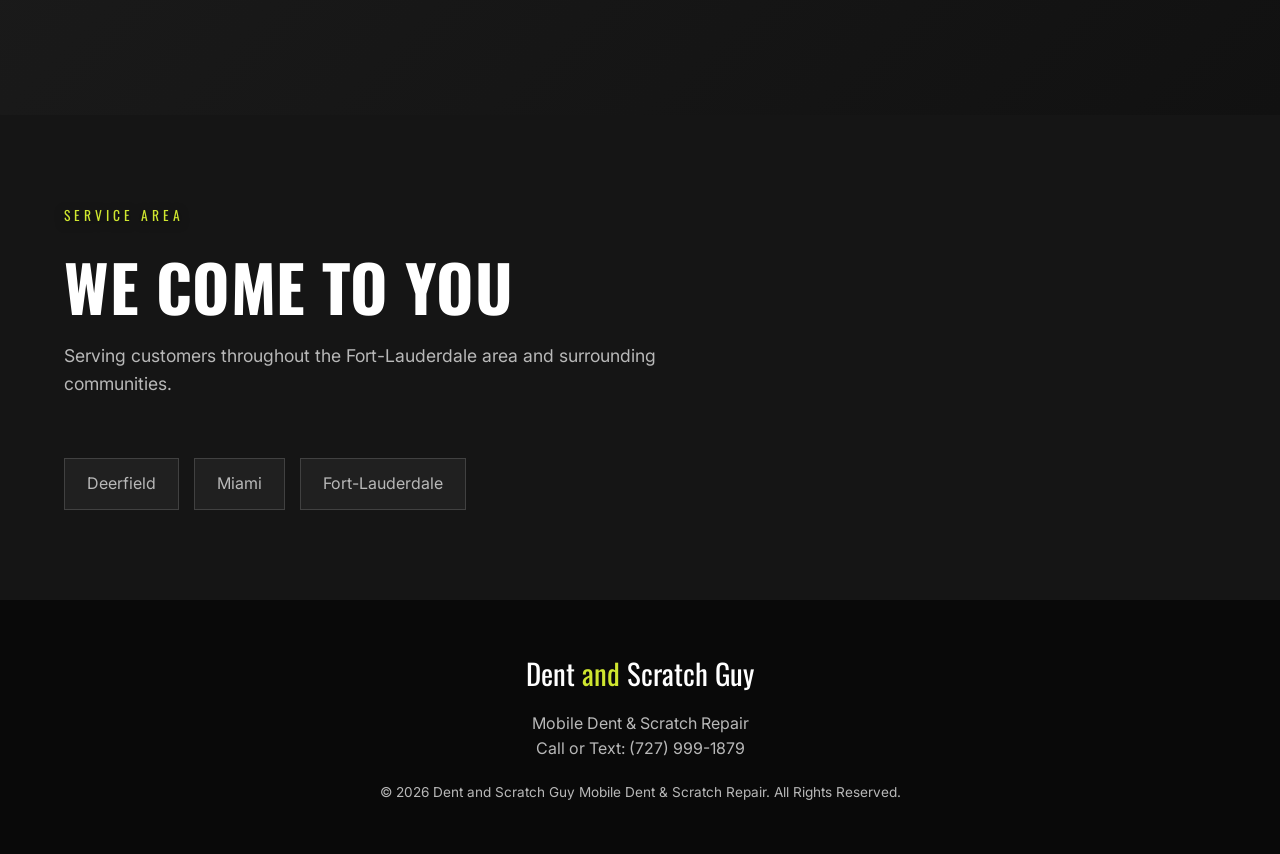
==== commit 0483448c: "Update branding from 'Father & Sons' to 'Dent and Scratch Guy'" ====
--- a/index.html
+++ b/index.html
@@ -4,21 +4,21 @@
 <meta charset="UTF-8">
 <meta name="viewport" content="width=device-width, initial-scale=1.0">
 
-<title>Father & Sons | Mobile Dent & Scratch Repair</title>
-<meta name="description" content="Father & Sons provides professional mobile dent and scratch repair. We come to your home or workplace for convenient vehicle repairs.">
+<title>Dent and Scratch Guy | Mobile Dent & Scratch Repair</title>
+<meta name="description" content="Dent and Scratch Guy provides professional mobile dent and scratch repair. We come to your home or workplace for convenient vehicle repairs.">
 <meta name="keywords" content="dent repair, paintless dent repair, scratch repair, mobile auto repair, car dent removal">
 
-<link rel="canonical" href="https://jag-tech.github.io/Father-Sons/">
-
-<meta property="og:title" content="Father & Sons Mobile Dent Repair">
+<link rel="canonical" href="https://dentandscratchguy.com/">
+
+<meta property="og:title" content="Dent and Scratch Guy Mobile Dent Repair">
 <meta property="og:description" content="Professional mobile dent and scratch repair. We come to you.">
 <meta property="og:type" content="website">
-<meta property="og:url" content="https://jag-tech.github.io/Father-Sons/">
-<meta property="og:image" content="https://jag-tech.github.io/Father-Sons/images/hero.jpg">
+<meta property="og:url" content="https://dentandscratchguy.com/">
+<meta property="og:image" content="https://dentandscratchguy.com/">
 <meta name="twitter:card" content="summary_large_image">
-<meta name="twitter:title" content="Father & Sons Mobile Dent Repair">
+<meta name="twitter:title" content="Dent and Scratch Guy Mobile Dent Repair">
 <meta name="twitter:description" content="Professional mobile dent and scratch repair. We come to you.">
-<meta name="twitter:image" content="https://jag-tech.github.io/Father-Sons/images/hero.jpg">
+<meta name="twitter:image" content="https://dentandscratchguy.com/">
 
 <link rel="preconnect" href="https://fonts.googleapis.com">
 <link rel="preconnect" href="https://fonts.gstatic.com" crossorigin>
@@ -31,16 +31,17 @@
 {
   "@context": "https://schema.org",
   "@type": "AutomotiveBusiness",
-  "@id": "https://jag-tech.github.io/Father-Sons/#business",
-  "name": "Father & Sons Mobile Dent & Scratch Repair",
-  "url": "https://jag-tech.github.io/Father-Sons/",
+  "@id": "https://dentandscratchguy.com/#business",
+  "name": "Dent and Scratch Guy Mobile Dent & Scratch Repair",
+  "url": "https://dentandscratchguy.com/",
   "description": "Mobile dent and scratch repair service.",
   "telephone": "+1-727-999-1879",
   "priceRange": "$$",
   "serviceType": [
     "Paintless Dent Repair",
     "Scratch Repair",
-    "Mobile Auto Repair"
+    "Mobile Auto Repair",
+    "Auto Body Shop"
   ]
 }
 </script>
@@ -49,7 +50,7 @@
 <body>
 <header class="header">
 <div class="container nav">
-<a href="/Father-Sons/" class="logo">FATHER <span>&</span> SONS</a>
+<a href="/Dent-and-Scratch-Guy/" class="logo">Dent <span>and</span> Scratch Guy</a>
 
 <nav class="nav-links">
 <a href="#services">Services</a>
@@ -173,7 +174,7 @@
 <div class="section-header">
 <p class="eyebrow">Our Work</p>
 <h2>Real Repairs. Real Results.</h2>
-<p>See examples of dents and scratches restored by Father & Sons.</p>
+<p>See examples of dents and scratches restored by Dent and Scratch Guy.</p>
 </div>
 <div class="gallery-grid">
 <div class="gallery-item"><img src="repair-1.jpg" loading="lazy" alt="Bumper dent repair before and after"></div>
@@ -305,10 +306,10 @@
 
 <footer class="footer">
 <div class="container">
-<div class="footer-logo">FATHER <span>&</span> SONS</div>
+<div class="footer-logo">Dent <span>and</span> Scratch Guy</div>
 <p>Mobile Dent & Scratch Repair</p>
 <p>Call or Text: (727) 999-1879</p>
-<p class="copyright">© 2026 Father & Sons Mobile Dent & Scratch Repair. All Rights Reserved.</p>
+<p class="copyright">© 2026 Dent and Scratch Guy Mobile Dent & Scratch Repair. All Rights Reserved.</p>
 </div>
 </footer>
 </main>
